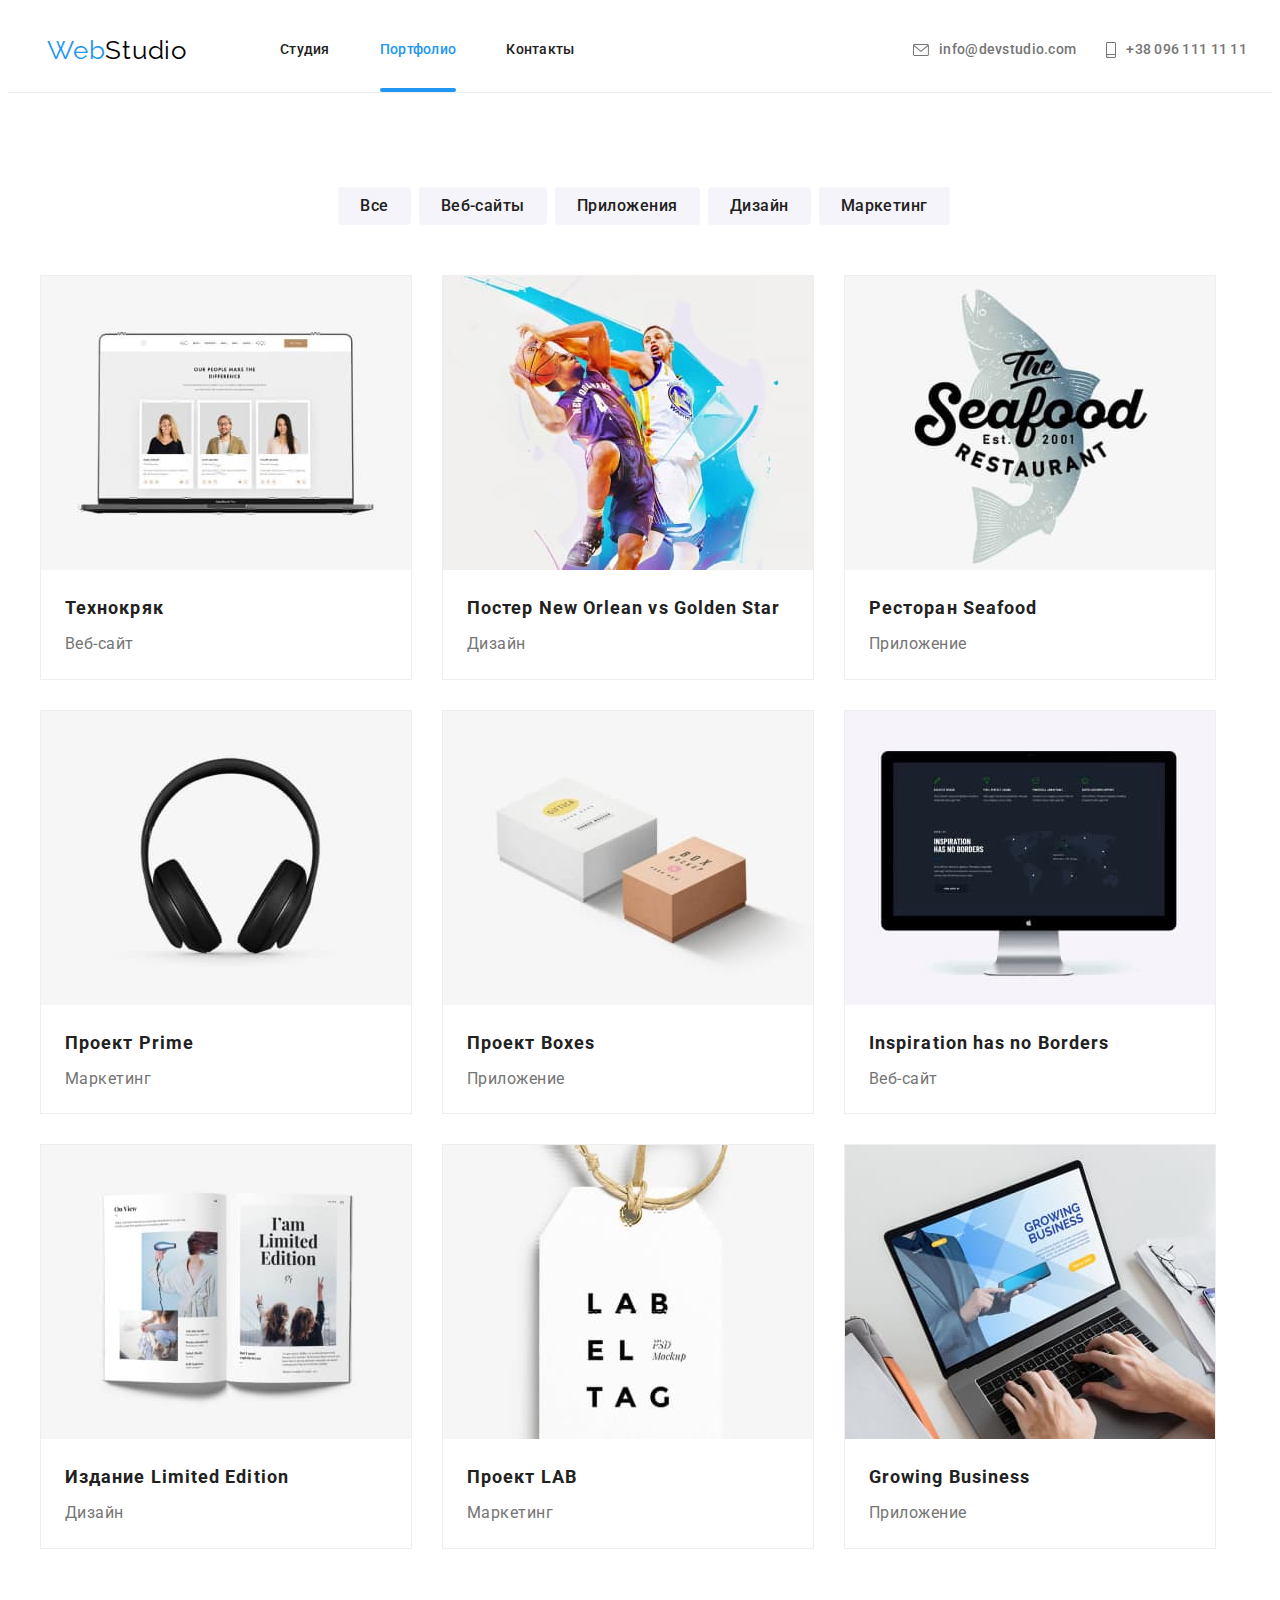
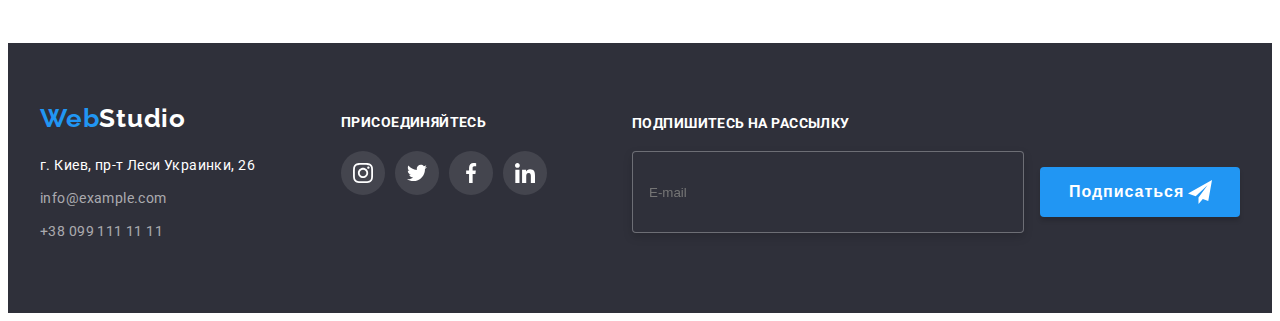
==== portfolio.html @ f2f665de "for-watch" ====
<!DOCTYPE html>
<html lang="en">
  <head>
    <meta charset="UTF-8" />
    <meta http-equiv="X-UA-Compatible" content="IE=edge" />
    <meta name="viewport" content="width=device-width, initial-scale=1.0" />
    <link
      href="https://fonts.googleapis.com/css2?family=Raleway:wght@700&family=Roboto:wght@400;500;700;900&display=swap"
      rel="stylesheet"
    />
    <link
      rel="stylesheet"
      href="https://cdnjs.cloudflare.com/ajax/libs/modern-normalize/1.1.0/modern-normalize.min.css"
      integrity="sha512-wpPYUAdjBVSE4KJnH1VR1HeZfpl1ub8YT/NKx4PuQ5NmX2tKuGu6U/JRp5y+Y8XG2tV+wKQpNHVUX03MfMFn9Q=="
      crossorigin="anonymous"
      referrerpolicy="no-referrer"
    />
    <!-- <link rel="stylesheet" href="css/styles.css" /> -->
    <link rel="stylesheet" href="css/main.min.css" />
    <title>Document</title>
  </head>
  <body>
    <header class="header">
      <div class="container">
        <div class="navig">
          <nav class="nav">
            <a class="logo" href="./index.html"
              ><span class="accent-logo">Web</span>Studio</a
            >
            <ul class="nav-list">
              <li class="nav-li">
                <a class="nav-link" href="./index.html">Студия</a>
              </li>
              <li class="nav-li">
                <a class="nav-link active" href="./portfolio.html">Портфолио</a>
              </li>
              <li class="nav-li"><a class="nav-link" href="">Контакты</a></li>
            </ul>
          </nav>
          <a class="header-link" href="mailto:info@devstudio.com">
            <svg class="mail" width="16px" height="12px">
              <use href="./img/symbol-defs.svg#mail"></use>
            </svg>
            info@devstudio.com</a
          >
          <a class="header-link" href="tel:+380961111111">
            <svg class="phone" width="10px" height="16px">
              <use href="./img/symbol-defs.svg#phone"></use>
            </svg>
            +38 096 111 11 11</a
          >
        </div>
      </div>
    </header>
    <main class="main">
      <section class="portfolio section">
        <div class="container">
          <h1 class="visually-hidden">
            Примеры работ потрфолию(заголовок не виден)
          </h1>
          <ul class="port-list">
            <li class="list-btn">
              <button class="port-btn" type="button">Все</button>
            </li>
            <li class="list-btn">
              <button class="port-btn" type="button">Веб-сайты</button>
            </li>
            <li class="list-btn">
              <button class="port-btn" type="button">Приложения</button>
            </li>
            <li class="list-btn">
              <button class="port-btn" type="button">Дизайн</button>
            </li>
            <li class="list-btn">
              <button class="port-btn" type="button">Маркетинг</button>
            </li>
          </ul>
          <ul class="port-cont">
            <li class="port-card">
              <a class="port-link" href="#">
                <div class="port-action">
                  <img
                    class="card-img"
                    src="./img/portfolio1.jpg"
                    alt="Открытый сайт на ноутбуке"
                    width="370"
                  />
                  <p class="port-card-par">
                    Ресурс предлагает комплексные предложения с разным уровнем
                    функционала и сервисов. Все это позволит посетителю получить
                    исчерпывающие сведения о компании или частном лице.
                  </p>
                </div>

                <div class="prt-card">
                  <h3 class="port-title">Технокряк</h3>
                  <p class="port-text">Веб-сайт</p>
                </div>
              </a>
            </li>
            <li class="port-card">
              <a class="port-link" href="#">
                <img
                  src="./img/portfolio2.jpg"
                  alt="Стефф Карри блокирует Девонта Грэма"
                  width="370"
                />
                <div class="prt-card">
                  <h3 class="port-title">Постер New Orlean vs Golden Star</h3>
                  <p class="port-text">Дизайн</p>
                </div>
              </a>
            </li>
            <li class="port-card">
              <a class="port-link" href="#">
                <img
                  src="./img/portfolio3.jpg"
                  alt="Логотип ресторана на фоне рыбы"
                  width="370"
                />
                <div class="prt-card">
                  <h3 class="port-title">Ресторан Seafood</h3>
                  <p class="port-text">Приложение</p>
                </div>
              </a>
            </li>
            <li class="port-card">
              <a class="port-link" href="#">
                <img src="./img/portfolio4.jpg" alt="Наушники" width="370" />
                <div class="prt-card">
                  <h3 class="port-title">Проект Prime</h3>
                  <p class="port-text">Маркетинг</p>
                </div>
              </a>
            </li>
            <li class="port-card">
              <a class="port-link" href="#">
                <img
                  src="./img/portfolio5.jpg"
                  alt="Бклая и серая коробка"
                  width="370"
                />
                <div class="prt-card">
                  <h3 class="port-title">Проект Boxes</h3>
                  <p class="port-text">Приложение</p>
                </div>
              </a>
            </li>
            <li class="port-card">
              <a class="port-link" href="">
                <img
                  src="./img/portfolio6.jpg"
                  alt="Монитор с изображением страницы сайта"
                  width="370"
                />
                <div class="prt-card">
                  <h3 class="port-title">Inspiration has no Borders</h3>
                  <p class="port-text">Веб-сайт</p>
                </div>
              </a>
            </li>
            <li class="port-card">
              <a class="port-link" href="#">
                <img
                  src="./img/portfolio7.jpg"
                  alt="Развернутая книга"
                  width="370"
                />
                <div class="prt-card">
                  <h3 class="port-title">Издание Limited Edition</h3>
                  <p class="port-text">Дизайн</p>
                </div>
              </a>
            </li>
            <li class="port-card">
              <a class="port-link" href="#">
                <img
                  src="./img/portfolio8.jpg"
                  alt="Лейба с названием на веревочке"
                  width="370"
                />
                <div class="prt-card">
                  <h3 class="port-title">Проект LAB</h3>
                  <p class="port-text">Маркетинг</p>
                </div>
              </a>
            </li>
            <li class="port-card">
              <a class="port-link" href="#">
                <img
                  src="./img/portfolio9.jpg"
                  alt="Ноутбук с изображением страницы сайта"
                  width="370"
                />
                <div class="prt-card">
                  <h3 class="port-title">Growing Business</h3>
                  <p class="port-text">Приложение</p>
                </div>
              </a>
            </li>
          </ul>
        </div>
      </section>
    </main>
    <footer class="footer">
      <div class="container ftr">
        <div class="ft-adrs">
          <a class="logo-foot" href="./index.html"
            ><span class="accent-logo">Web</span>Studio</a
          >
          <address class="adress">
            <p class="foot-text">г. Киев, пр-т Леси Украинки, 26</p>
            <a class="foot-link" href="mailto:info@example.com "
              >info@example.com</a
            >
            <a class="foot-link" href="tel:+380991111111">+38 099 111 11 11</a>
          </address>
        </div>

        <div class="foot-social">
          <h3 class="foot-social-tittle">Присоединяйтесь</h3>
          <ul class="foot-card-list">
            <li class="foot-c-li">
              <a class="foot-c-link" href="">
                <svg class="foot-soc">
                  <use href="./img/symbol-defs.svg#instagram"></use>
                </svg>
              </a>
            </li>
            <li class="foot-c-li">
              <a class="foot-c-link" href="">
                <svg class="foot-soc">
                  <use href="./img/symbol-defs.svg#twitter"></use>
                </svg>
              </a>
            </li>
            <li class="foot-c-li">
              <a class="foot-c-link" href="">
                <svg class="foot-soc">
                  <use href="./img/symbol-defs.svg#facebook"></use>
                </svg>
              </a>
            </li>
            <li class="foot-c-li">
              <a class="foot-c-link" href="">
                <svg class="foot-soc">
                  <use href="./img/symbol-defs.svg#linkedin"></use>
                </svg>
              </a>
            </li>
          </ul>
        </div>
        <div class="foot-form">
          <p class="foot-form-title">Подпишитесь на рассылку</p>
          <input type="email" class="foot-input" placeholder="E-mail" />
          <div class="for-send">
            <button type="submit" class="foot-sbm">
              <span class="f-sub-text">Подписаться</span>
            </button>
            <svg class="icon-plane" width="24" height="24">
              <use href="./img/symbol-defs.svg#icon-send"></use>
            </svg>
          </div>
        </div>
      </div>
    </footer>
  </body>
</html>
---- css/main.min.css ----
:root{--main-white-color: #ffffff;--logo-col-one: #000000;--accent: #2196f3;--solution-bg: #2f303a;--primary-text: #212121;--secondary-text: #757575;--btn-port-col: #f5f4fa;--team-bg-color: #f5f4fa}p,h1,h2,h3,h4,h5,h6{margin:0}ul{padding-left:0;margin:0}body{font-family:Roboto,sans-serif}ul{list-style:none}img{display:block}.visually-hidden{position:absolute;white-space:nowrap;width:1px;height:1px;overflow:hidden;border:0;padding:0;clip:rect(0 0 0 0);-webkit-clip-path:inset(50%);clip-path:inset(50%);margin:-1px}.container{width:1200px;padding:0 15px;margin:0 auto}.section{padding-top:94px;padding-bottom:94px}.backdrop{position:fixed;top:0;left:0;height:100%;width:100%;background:rgba(0,0,0,.2);-webkit-transition:opacity 500ms cubic-bezier(0.4, 0, 0.2, 1),visibility 500ms cubic-bezier(0.4, 0, 0.2, 1),scale 250ms cubic-bezier(0.4, 0, 0.2, 1),rotate 250ms cubic-bezier(0.4, 0, 0.2, 1);transition:opacity 500ms cubic-bezier(0.4, 0, 0.2, 1),visibility 500ms cubic-bezier(0.4, 0, 0.2, 1),scale 250ms cubic-bezier(0.4, 0, 0.2, 1),rotate 250ms cubic-bezier(0.4, 0, 0.2, 1)}.modal{position:absolute;top:50%;left:50%;-webkit-transform:translate(-50%, -50%);transform:translate(-50%, -50%);width:528px;min-height:581px;background-color:#fff;-webkit-box-shadow:0px 1px 3px rgba(0,0,0,.12),0px 1px 1px rgba(0,0,0,.14),0px 2px 1px rgba(0,0,0,.2);box-shadow:0px 1px 3px rgba(0,0,0,.12),0px 1px 1px rgba(0,0,0,.14),0px 2px 1px rgba(0,0,0,.2);border-radius:4px;-webkit-transition:-webkit-transform 950ms cubic-bezier(0.4, 0, 0.2, 1);transition:-webkit-transform 950ms cubic-bezier(0.4, 0, 0.2, 1);transition:transform 950ms cubic-bezier(0.4, 0, 0.2, 1);transition:transform 950ms cubic-bezier(0.4, 0, 0.2, 1), -webkit-transform 950ms cubic-bezier(0.4, 0, 0.2, 1);padding:40px}.is-hidden{opacity:0;visibility:hidden;pointer-events:none}.modal-close{position:absolute;top:8px;right:8px;border-radius:50%;width:30px;height:30px;cursor:pointer;border:1px solid rgba(0,0,0,.1);background-color:var(--main-white-color);-webkit-transition:background-color 250ms cubic-bezier(0.4, 0, 0.2, 1);transition:background-color 250ms cubic-bezier(0.4, 0, 0.2, 1)}.modal-close:hover .mod-close{fill:var(--accent)}.mod-close{position:absolute;top:50%;left:50%;-webkit-transform:translate(-50%, -50%);transform:translate(-50%, -50%);fill:currentColor;-webkit-transition:fill 250ms cubic-bezier(0.4, 0, 0.2, 1);transition:fill 250ms cubic-bezier(0.4, 0, 0.2, 1)}.backdrop.is-hidden .modal{-webkit-transform:translate(-50%, -50%) scale(0.5) rotate(360deg);transform:translate(-50%, -50%) scale(0.5) rotate(360deg)}.modal-title{font-weight:700;font-size:20px;line-height:1.15;text-align:center;letter-spacing:.03em;color:#212121;margin-bottom:12px}.label-text{font-weight:400;font-size:12px;line-height:1.16;letter-spacing:.01em;color:#757575}.form-input{width:100%;height:40px;border:1px solid rgba(33,33,33,.2);border-radius:4px;margin-bottom:10px;margin-top:4px;padding:11px 12px;padding-left:42px;-webkit-transition:border 250ms cubic-bezier(0.4, 0, 0.2, 1),outline-color 250ms cubic-bezier(0.4, 0, 0.2, 1);transition:border 250ms cubic-bezier(0.4, 0, 0.2, 1),outline-color 250ms cubic-bezier(0.4, 0, 0.2, 1)}.form-input:hover,.form-input:focus{outline-color:var(--accent);border:1px solid var(--accent)}.form-input:focus+.modal-icon,.form-input:hover+.modal-icon{fill:var(--accent)}.modal-icon{-webkit-transition:fill 250ms cubic-bezier(0.4, 0, 0.2, 1);transition:fill 250ms cubic-bezier(0.4, 0, 0.2, 1)}.modal-icon:hover{fill:var(--accent)}.form-comm{width:100%;resize:none;padding:12px 16px;border:1px solid rgba(33,33,33,.2);border-radius:4px;margin-top:4px;-webkit-transition:outline-color 250ms cubic-bezier(0.4, 0, 0.2, 1);transition:outline-color 250ms cubic-bezier(0.4, 0, 0.2, 1)}.form-comm:hover,.form-comm:focus{outline-color:var(--accent);border:1px solid var(--accent)}.form-comm::-webkit-input-placeholder{font-weight:400;font-size:14px;line-height:1.33;letter-spacing:.01em;color:rgba(117,117,117,.5)}.form-comm::-moz-placeholder{font-weight:400;font-size:14px;line-height:1.33;letter-spacing:.01em;color:rgba(117,117,117,.5)}.form-comm:-ms-input-placeholder{font-weight:400;font-size:14px;line-height:1.33;letter-spacing:.01em;color:rgba(117,117,117,.5)}.form-comm::-ms-input-placeholder{font-weight:400;font-size:14px;line-height:1.33;letter-spacing:.01em;color:rgba(117,117,117,.5)}.form-comm::placeholder{font-weight:400;font-size:14px;line-height:1.33;letter-spacing:.01em;color:rgba(117,117,117,.5)}.input-filed{margin-top:20px}.modal-check{width:16px;height:15px;border:2px solid #212121;border-radius:3px;fill:rgba(0,0,0,0);-webkit-transition:background-color 250ms cubic-bezier(0.4, 0, 0.2, 1),fill 250ms cubic-bezier(0.4, 0, 0.2, 1),border-color 250ms cubic-bezier(0.4, 0, 0.2, 1);transition:background-color 250ms cubic-bezier(0.4, 0, 0.2, 1),fill 250ms cubic-bezier(0.4, 0, 0.2, 1),border-color 250ms cubic-bezier(0.4, 0, 0.2, 1)}.chech-win{margin-right:7px;display:-webkit-box;display:-ms-flexbox;display:flex;-webkit-box-align:center;-ms-flex-align:center;align-items:center}.check-link{font-weight:400;font-size:14px;line-height:1.71;letter-spacing:.03em;-webkit-text-decoration-line:underline;text-decoration-line:underline;color:#2196f3}.mod-check:checked+.check-text .modal-check{background-color:var(--accent);border-color:var(--accent);fill:#fff}.mod-check:focus+.check-text .modal-check{border-color:var(--accent)}.check-text{display:-webkit-inline-box;display:-ms-inline-flexbox;display:inline-flex;font-weight:400;font-size:14px;line-height:1.71;letter-spacing:.03em;color:#757575;margin-left:8px;width:425px;-webkit-box-pack:justify;-ms-flex-pack:justify;justify-content:space-between}.for-icon{position:relative}.modal-icon{position:absolute;top:15px;left:12px}.submit-btn{width:200px;height:50px;font-weight:700;font-size:16px;color:#fff;line-height:30px;-webkit-box-align:center;-ms-flex-align:center;align-items:center;text-align:center;letter-spacing:.06em;background:#2196f3;-webkit-box-shadow:0px 4px 4px rgba(0,0,0,.15);box-shadow:0px 4px 4px rgba(0,0,0,.15);border-radius:4px;border:#2196f3;margin:30px 124px 0;cursor:pointer;transition:background-color 250ms cubic-bezier(0.4, 0, 0.2, 1),box-shadow 250ms cubic-bezier(0.4, 0, 0.2, 1),-webkit-box-shadow 250ms cubic-bezier(0.4, 0, 0.2, 1)}.submit-btn:hover,.submit-btn:focus{background-color:#188ce8}.header{background-color:var(--main-white-color);padding:24px;border-bottom:1px solid #ececec}.logo,.accent-logo{color:var(--logo-col-one);font-family:"Raleway";font-size:26px;line-height:1.19;letter-spacing:.03em;text-decoration:none}.logo{margin-right:93px}.accent-logo{color:var(--accent)}.nav-list{display:-webkit-box;display:-ms-flexbox;display:flex}.nav-li{margin-right:50px}.nav-li:last-child{margin-right:0}.nav-link{position:relative;color:var(--primary-text);font-weight:500;font-size:14px;line-height:1.14;letter-spacing:.02em;text-decoration:none;display:block;padding:10px 0;-webkit-transition:color 250ms cubic-bezier(0.4, 0, 0.2, 1);transition:color 250ms cubic-bezier(0.4, 0, 0.2, 1)}.nav-link:hover,.nav-link:focus{color:var(--accent)}.active{color:var(--accent)}.active::after{display:inline-block;position:absolute;content:"";bottom:-24px;left:0;width:100%;height:4px;background:var(--accent);border-radius:2px;text-align:center}.nav{display:-webkit-box;display:-ms-flexbox;display:flex;-webkit-box-align:center;-ms-flex-align:center;align-items:center}.navig{display:-webkit-box;display:-ms-flexbox;display:flex;-webkit-box-align:center;-ms-flex-align:center;align-items:center}.header-link{display:-webkit-box;display:-ms-flexbox;display:flex;color:var(--secondary-text);-webkit-box-align:center;-ms-flex-align:center;align-items:center;font-weight:500;font-size:14px;line-height:1.14;letter-spacing:.02em;text-decoration:none;margin-right:30px;margin-left:auto;-webkit-transition:color 250ms cubic-bezier(0.4, 0, 0.2, 1);transition:color 250ms cubic-bezier(0.4, 0, 0.2, 1)}.header-link:last-child{margin-right:0;margin-left:0}.header-link:hover,.header-link:focus{color:var(--accent)}.mail,.phone{fill:currentColor;margin-right:10px}.hero{border-color:var(--solution-bg);background-image:-webkit-gradient(linear, left top, left bottom, from(rgba(47, 48, 58, 0.4)), to(rgba(47, 48, 58, 0.4))),url(../img/hero-img.jpg);background-image:linear-gradient(rgba(47, 48, 58, 0.4), rgba(47, 48, 58, 0.4)),url(../img/hero-img.jpg);background-size:cover;background-position:center;background-repeat:no-repeat;max-width:1600px;max-height:600px;margin-right:auto;margin-left:auto;padding-top:200px;padding-bottom:200px;padding-left:auto;padding-right:auto}.hero-text{color:var(--main-white-color);font-weight:900;font-size:44px;line-height:1.36;text-align:center;text-transform:uppercase;margin-top:0;margin-bottom:30px;max-width:696px;margin-left:auto;margin-right:auto;letter-spacing:.06em}.button{background-color:var(--accent);color:var(--main-white-color);border:none;cursor:pointer;font-family:Roboto;border-radius:4px;font-weight:700;font-size:16px;line-height:1.87;letter-spacing:.06em;display:block;margin:0 auto;padding:10px 32px;transition:background-color 250ms cubic-bezier(0.4, 0, 0.2, 1),box-shadow 250ms cubic-bezier(0.4, 0, 0.2, 1),-webkit-box-shadow 250ms cubic-bezier(0.4, 0, 0.2, 1)}.button:hover{background-color:#188ce8}.peculiarities{padding-top:94px}.pec-subtitle{color:var(--primary-text);font-weight:700;font-size:14px;line-height:1.14;letter-spacing:.03em;text-transform:uppercase;margin-bottom:10px}.pec-subtitle:last-child{margin-right:0px}.pec-list{display:-webkit-box;display:-ms-flexbox;display:flex;gap:30px}.pec-pic{width:270px;height:120px;background-color:#f5f4fa;margin-bottom:30px;border-radius:4px;display:-webkit-box;display:-ms-flexbox;display:flex;-webkit-box-pack:center;-ms-flex-pack:center;justify-content:center;-webkit-box-align:center;-ms-flex-align:center;align-items:center}.pec-text{color:var(--secondary-text);font-size:14px;line-height:1.71;letter-spacing:.03em;max-width:270px;padding-right:29px;height:75px}.section-box{padding-bottom:94px;padding-top:0}.team-title,.box-title{color:var(--primary-text);font-size:36px;line-height:1.16;text-align:center;letter-spacing:.03em;margin-bottom:50px}.box-list{display:-webkit-box;display:-ms-flexbox;display:flex;-webkit-box-pack:justify;-ms-flex-pack:justify;justify-content:space-between;margin:0}.bx-li{position:relative}.box-mess{position:absolute;bottom:0;left:0;font-size:14px;line-height:1.14;text-align:center;letter-spacing:.03em;text-transform:uppercase;padding:27px;width:370px;height:70px;background:rgba(47,48,58,.8);color:var(--main-white-color)}.card{-webkit-box-shadow:0px 1px 3px rgba(0,0,0,.12),0px 1px 1px rgba(0,0,0,.14),0px 2px 1px rgba(0,0,0,.2);box-shadow:0px 1px 3px rgba(0,0,0,.12),0px 1px 1px rgba(0,0,0,.14),0px 2px 1px rgba(0,0,0,.2);border-radius:0px 0px 4px 4px}.team-list{display:-webkit-box;display:-ms-flexbox;display:flex;-webkit-box-pack:justify;-ms-flex-pack:justify;justify-content:space-between}.team-subtitle{color:var(--primary-text);font-weight:500;font-size:16px;line-height:1.18;letter-spacing:.03em;margin-bottom:10px;text-align:center}.team-text{color:var(--secondary-text);font-size:16px;line-height:1.18;letter-spacing:.03em;text-align:center;margin-bottom:16px}.team-card{padding-top:30px;padding-bottom:30px;background-color:var(--main-white-color)}.section-team{background-color:var(--btn-port-col);padding-top:95px;padding-bottom:95px}.team-card-list{display:-webkit-box;display:-ms-flexbox;display:flex;-webkit-box-pack:center;-ms-flex-pack:center;justify-content:center;gap:10px}.team-c-link{width:44px;height:44px;border-radius:50%;background:#fff;display:-webkit-box;display:-ms-flexbox;display:flex;-webkit-box-pack:center;-ms-flex-pack:center;justify-content:center;-webkit-box-align:center;-ms-flex-align:center;align-items:center;color:#afb1b8;-webkit-transition:color 250ms cubic-bezier(0.4, 0, 0.2, 1),background-color 250ms cubic-bezier(0.4, 0, 0.2, 1);transition:color 250ms cubic-bezier(0.4, 0, 0.2, 1),background-color 250ms cubic-bezier(0.4, 0, 0.2, 1)}.team-c-link:hover,.team-c-link:focus{background-color:var(--accent);color:#fff}.soc{width:20px;height:20px;fill:currentColor;display:-webkit-box;display:-ms-flexbox;display:flex;-webkit-box-pack:center;-ms-flex-pack:center;justify-content:center}.clients{display:-webkit-box;display:-ms-flexbox;display:flex;-webkit-box-pack:center;-ms-flex-pack:center;justify-content:center;fill:currentColor}.clients-title{font-size:36px;line-height:1.16;text-align:center;letter-spacing:.03em;margin-bottom:50px}.clients-list{display:-webkit-box;display:-ms-flexbox;display:flex;-webkit-box-pack:center;-ms-flex-pack:center;justify-content:center;gap:30px}.cli-link{width:170px;height:92px;background-color:#fff;border:1px solid #afb1b8;border-radius:4px;display:-webkit-box;display:-ms-flexbox;display:flex;-webkit-box-pack:center;-ms-flex-pack:center;justify-content:center;-webkit-box-align:center;-ms-flex-align:center;align-items:center;color:#afb1b8;-webkit-transition:color 250ms cubic-bezier(0.4, 0, 0.2, 1),border 250ms cubic-bezier(0.4, 0, 0.2, 1);transition:color 250ms cubic-bezier(0.4, 0, 0.2, 1),border 250ms cubic-bezier(0.4, 0, 0.2, 1)}.cli-link:hover,.cli-link:focus{color:#2196f3;border:1px solid #2196f3;outline-color:#2196f3}.footer{background-color:var(--solution-bg);padding-top:60px;padding-bottom:60px}.logo-foot{color:var(--main-white-color);font-family:"Raleway";font-weight:700;font-size:26px;line-height:1.19;letter-spacing:.03em;text-decoration:none}.foot-text{color:var(--main-white-color);font-size:14px;line-height:1.71;letter-spacing:.03em;margin-bottom:9px}.foot-link{color:rgba(255,255,255,.6);font-size:14px;line-height:1.71;letter-spacing:.03em;text-decoration:none;display:-webkit-box;display:-ms-flexbox;display:flex;-webkit-box-orient:horizontal;-webkit-box-direction:normal;-ms-flex-direction:row;flex-direction:row;-webkit-box-pack:left;-ms-flex-pack:left;justify-content:left;width:231px;margin-bottom:9px;-webkit-transition:color 250ms cubic-bezier(0.4, 0, 0.2, 1);transition:color 250ms cubic-bezier(0.4, 0, 0.2, 1)}.foot-link:hover,.foot-link:focus{color:var(--accent)}.ftr{display:-webkit-box;display:-ms-flexbox;display:flex}.foot-input{width:358px;height:50px;border:1px solid rgba(255,255,255,.3);-webkit-filter:drop-shadow(0px 4px 4px rgba(0, 0, 0, 0.15));filter:drop-shadow(0px 4px 4px rgba(0, 0, 0, 0.15));border-radius:4px;margin-right:12px;background:#2f303a;padding:15px 16px;color:#afb1b8}.foot-sbm{width:200px;height:50px;background-color:var(--accent);-webkit-box-shadow:0px 4px 4px rgba(0,0,0,.15);box-shadow:0px 4px 4px rgba(0,0,0,.15);border-radius:4px;border:none;padding:0;cursor:pointer;transition:background-color 250ms cubic-bezier(0.4, 0, 0.2, 1),box-shadow 250ms cubic-bezier(0.4, 0, 0.2, 1),-webkit-box-shadow 250ms cubic-bezier(0.4, 0, 0.2, 1)}.foot-sbm:focus,.foot-sbm:hover{background-color:#188ce8}.for-send{position:relative;display:inline-block}.icon-plane{position:absolute;top:13px;right:28px}.f-sub-text{font-weight:700;font-size:16px;line-height:1.88;display:-webkit-box;display:-ms-flexbox;display:flex;-webkit-box-align:center;-ms-flex-align:center;align-items:center;text-align:center;letter-spacing:.06em;color:#fff;padding-left:29px}.foot-form{margin-left:auto;padding-top:12px}.foot-form-title{font-weight:700;font-size:14px;line-height:16px;letter-spacing:.03em;text-transform:uppercase;color:#fff;margin-bottom:20px}.adress{font-style:normal;margin-top:20px}.foot-social{width:206px;height:80px;margin-left:70px;padding-top:12px}.foot-social-tittle{margin-bottom:20px;font-size:14px;line-height:1.14;letter-spacing:.03em;text-transform:uppercase;color:#fff}.foot-card-list{display:-webkit-box;display:-ms-flexbox;display:flex;-webkit-box-pack:center;-ms-flex-pack:center;justify-content:center;gap:10px}.foot-c-link{width:44px;height:44px;border-radius:50%;background:rgba(255,255,255,.1);display:-webkit-box;display:-ms-flexbox;display:flex;-webkit-box-pack:center;-ms-flex-pack:center;justify-content:center;-webkit-box-align:center;-ms-flex-align:center;align-items:center;-webkit-transition:background-color 250ms cubic-bezier(0.4, 0, 0.2, 1);transition:background-color 250ms cubic-bezier(0.4, 0, 0.2, 1)}.foot-c-link:hover,.foot-c-link:focus{background-color:var(--accent);outline-color:var(--accent)}.foot-soc{width:20px;height:20px;display:-webkit-box;display:-ms-flexbox;display:flex;-webkit-box-pack:center;-ms-flex-pack:center;justify-content:center;fill:#fff}.card-img{overflow:hidden}.port-action{position:relative;overflow:hidden}.port-card-par{position:absolute;top:0;left:0;width:100%;height:100%;-webkit-transform:translateY(295px);transform:translateY(295px);font-weight:400;font-size:18px;line-height:1.5;letter-spacing:.03em;color:var(--main-white-color);background:rgba(33,150,243,.9);padding:63px 24px;-webkit-transition:-webkit-transform 250ms cubic-bezier(0.4, 0, 0.2, 1);transition:-webkit-transform 250ms cubic-bezier(0.4, 0, 0.2, 1);transition:transform 250ms cubic-bezier(0.4, 0, 0.2, 1);transition:transform 250ms cubic-bezier(0.4, 0, 0.2, 1), -webkit-transform 250ms cubic-bezier(0.4, 0, 0.2, 1)}.port-title{color:var(--primary-text);font-weight:700;font-size:18px;line-height:2;letter-spacing:.06em}.port-list{font-weight:500;font-size:16px;line-height:1.62;display:-webkit-box;display:-ms-flexbox;display:flex;-webkit-box-pack:center;-ms-flex-pack:center;justify-content:center;margin:0;margin-bottom:50px}.list-btn{margin-left:8px}.port-cont{display:-webkit-box;display:-ms-flexbox;display:flex;-ms-flex-wrap:wrap;flex-wrap:wrap;margin:0;gap:30px}.port-btn{background-color:var(--btn-port-col);color:var(--primary-text);font-weight:500;font-size:16px;line-height:1.62;text-align:center;letter-spacing:.03em;font-style:normal;padding:6px 22px;border:none;cursor:pointer;font-family:Roboto;border-radius:4px}.port-btn:hover,.port-btn:focus{background-color:var(--accent);color:var(--main-white-color);-webkit-box-shadow:#000;box-shadow:#000;-webkit-box-shadow:0px 2px 2px 0px rgba(0,0,0,.12);box-shadow:0px 2px 2px 0px rgba(0,0,0,.12);-webkit-box-shadow:0px 1px 2px 0px rgba(0,0,0,.08);box-shadow:0px 1px 2px 0px rgba(0,0,0,.08);-webkit-box-shadow:0px 4px 4px 0px rgba(0,0,0,.25);box-shadow:0px 4px 4px 0px rgba(0,0,0,.25)}.port-link{position:relative;color:var(--primary-text);text-decoration:none}.port-text{color:var(--secondary-text);margin-top:4px;font-size:16px;line-height:1.8;letter-spacing:.03em}.port-card{border:1px solid #eee;max-width:370px;-webkit-transition:-webkit-box-shadow 250ms cubic-bezier(0.4, 0, 0.2, 1);transition:-webkit-box-shadow 250ms cubic-bezier(0.4, 0, 0.2, 1);transition:box-shadow 250ms cubic-bezier(0.4, 0, 0.2, 1);transition:box-shadow 250ms cubic-bezier(0.4, 0, 0.2, 1), -webkit-box-shadow 250ms cubic-bezier(0.4, 0, 0.2, 1)}.port-card:hover,.port-card:focus{-webkit-box-shadow:0px 4px 4px 0px rgba(0,0,0,.25);box-shadow:0px 4px 4px 0px rgba(0,0,0,.25)}.port-card:hover .port-card-par,.port-card:focus .port-card-par{-webkit-transform:translateY(0);transform:translateY(0)}.prt-card{padding:20px 24px}/*# sourceMappingURL=main.min.css.map */
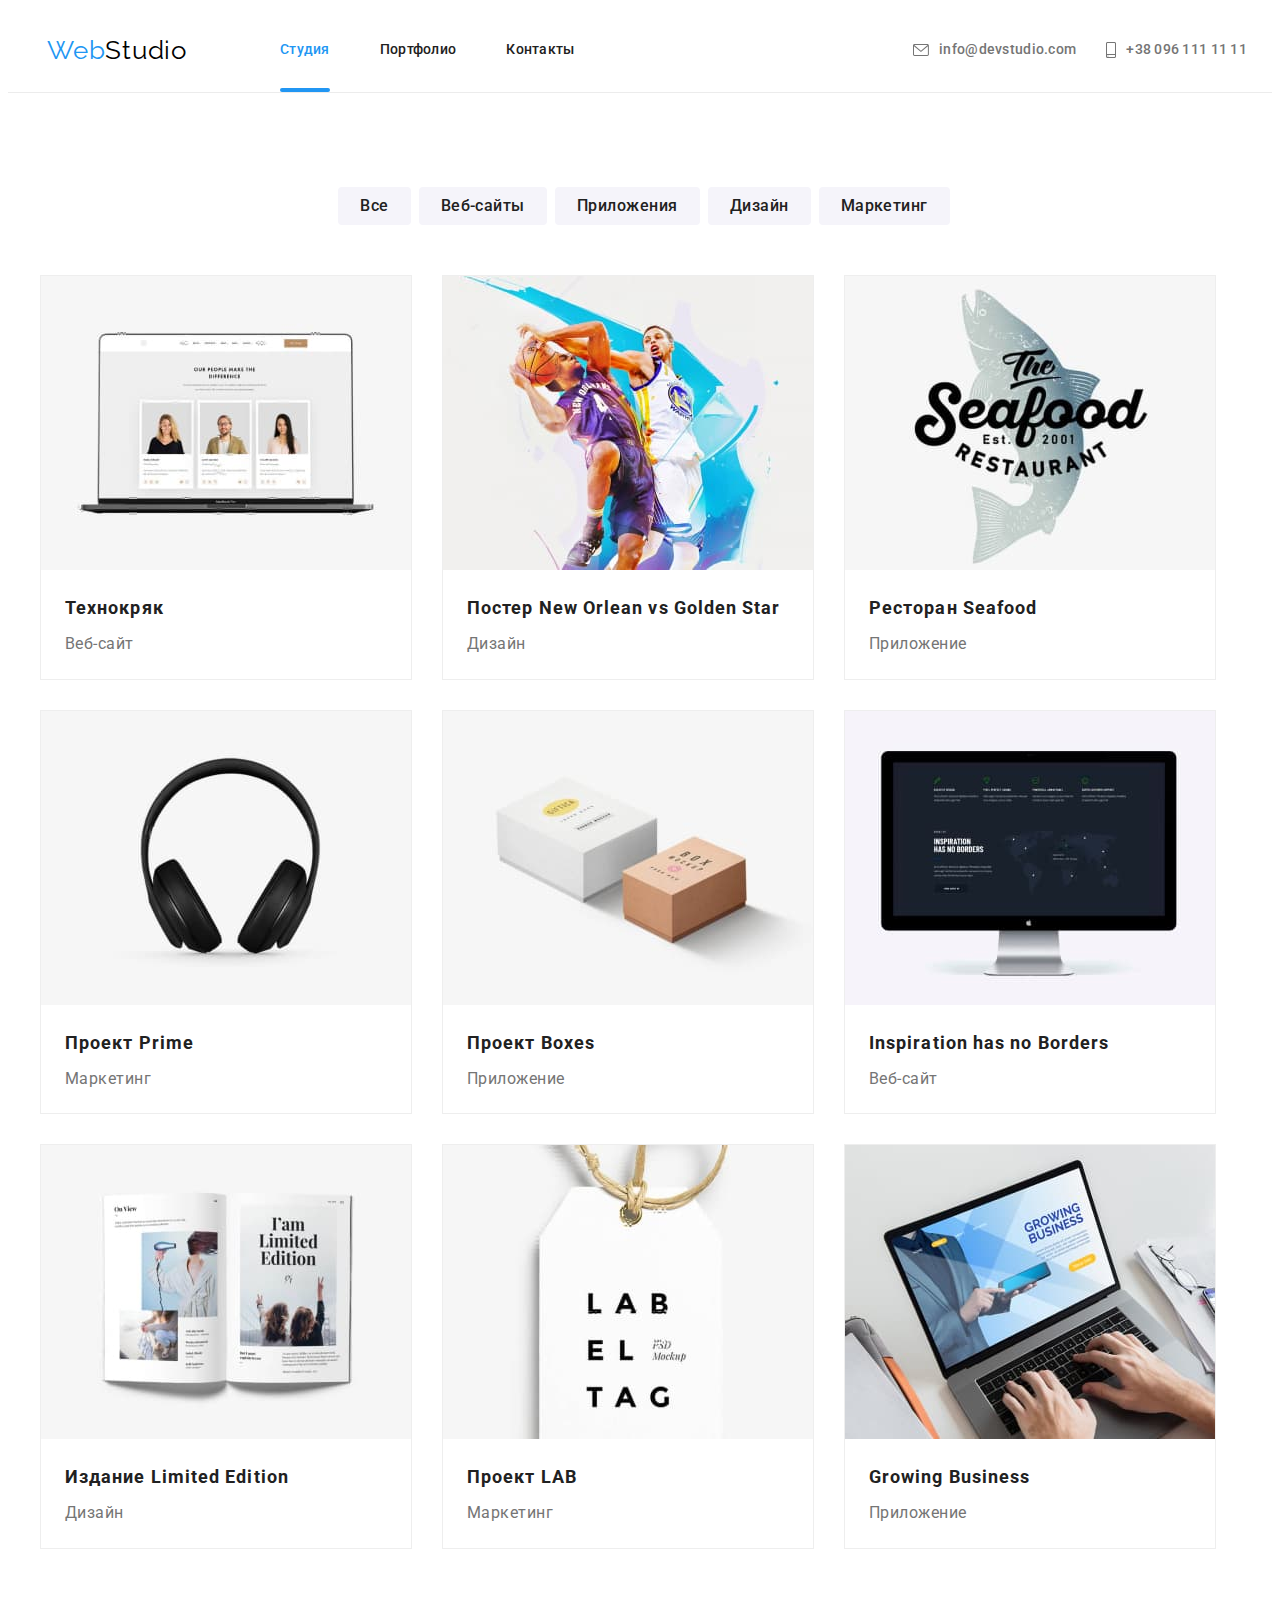
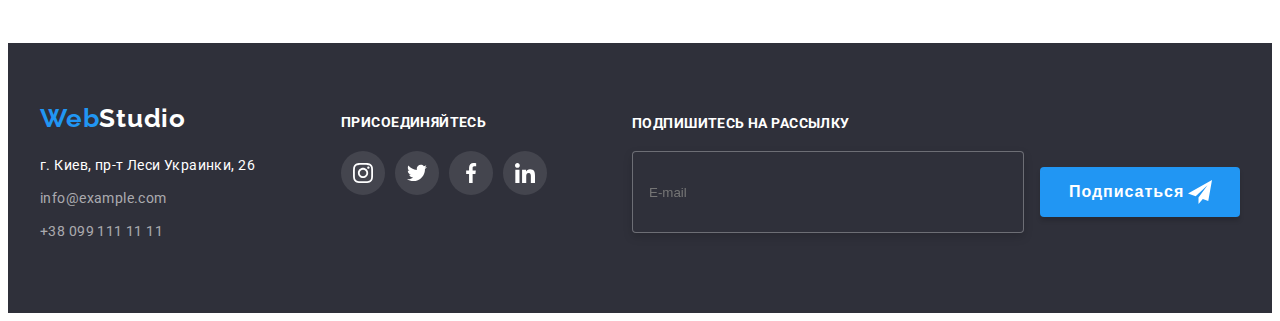
==== commit db738acf: "final-2" ====
--- a/portfolio.html
+++ b/portfolio.html
@@ -21,29 +21,30 @@
   </head>
   <body>
     <header class="header">
-      <div class="container">
+      <div class="container ">
         <div class="navig">
           <nav class="nav">
             <a class="logo" href="./index.html"
               ><span class="accent-logo">Web</span>Studio</a
             >
-            <ul class="nav-list">
-              <li class="nav-li">
-                <a class="nav-link" href="./index.html">Студия</a>
+            <ul class="navig-list">
+              <li class="navig-list__nav-li">
+                <a class="navig-list__nav-link active" href="./index.html">Студия</a>
               </li>
-              <li class="nav-li">
-                <a class="nav-link active" href="./portfolio.html">Портфолио</a>
+              <li class="navig-list__nav-li">
+                <a class="navig-list__nav-link" href="./portfolio.html">Портфолио</a>
               </li>
-              <li class="nav-li"><a class="nav-link" href="">Контакты</a></li>
+              <li class="navig-list__nav-li">
+                <a class="navig-list__nav-link" href="">Контакты</a></li>
             </ul>
           </nav>
-          <a class="header-link" href="mailto:info@devstudio.com">
+          <a class="navig-list__header-link" href="mailto:info@devstudio.com">
             <svg class="mail" width="16px" height="12px">
               <use href="./img/symbol-defs.svg#mail"></use>
             </svg>
             info@devstudio.com</a
           >
-          <a class="header-link" href="tel:+380961111111">
+          <a class="navig-list__header-link" href="tel:+380961111111">
             <svg class="phone" width="10px" height="16px">
               <use href="./img/symbol-defs.svg#phone"></use>
             </svg>
--- a/css/main.min.css
+++ b/css/main.min.css
@@ -1 +1 @@
-:root{--main-white-color: #ffffff;--logo-col-one: #000000;--accent: #2196f3;--solution-bg: #2f303a;--primary-text: #212121;--secondary-text: #757575;--btn-port-col: #f5f4fa;--team-bg-color: #f5f4fa}p,h1,h2,h3,h4,h5,h6{margin:0}ul{padding-left:0;margin:0}body{font-family:Roboto,sans-serif}ul{list-style:none}img{display:block}.visually-hidden{position:absolute;white-space:nowrap;width:1px;height:1px;overflow:hidden;border:0;padding:0;clip:rect(0 0 0 0);-webkit-clip-path:inset(50%);clip-path:inset(50%);margin:-1px}.container{width:1200px;padding:0 15px;margin:0 auto}.section{padding-top:94px;padding-bottom:94px}.backdrop{position:fixed;top:0;left:0;height:100%;width:100%;background:rgba(0,0,0,.2);-webkit-transition:opacity 500ms cubic-bezier(0.4, 0, 0.2, 1),visibility 500ms cubic-bezier(0.4, 0, 0.2, 1),scale 250ms cubic-bezier(0.4, 0, 0.2, 1),rotate 250ms cubic-bezier(0.4, 0, 0.2, 1);transition:opacity 500ms cubic-bezier(0.4, 0, 0.2, 1),visibility 500ms cubic-bezier(0.4, 0, 0.2, 1),scale 250ms cubic-bezier(0.4, 0, 0.2, 1),rotate 250ms cubic-bezier(0.4, 0, 0.2, 1)}.modal{position:absolute;top:50%;left:50%;-webkit-transform:translate(-50%, -50%);transform:translate(-50%, -50%);width:528px;min-height:581px;background-color:#fff;-webkit-box-shadow:0px 1px 3px rgba(0,0,0,.12),0px 1px 1px rgba(0,0,0,.14),0px 2px 1px rgba(0,0,0,.2);box-shadow:0px 1px 3px rgba(0,0,0,.12),0px 1px 1px rgba(0,0,0,.14),0px 2px 1px rgba(0,0,0,.2);border-radius:4px;-webkit-transition:-webkit-transform 950ms cubic-bezier(0.4, 0, 0.2, 1);transition:-webkit-transform 950ms cubic-bezier(0.4, 0, 0.2, 1);transition:transform 950ms cubic-bezier(0.4, 0, 0.2, 1);transition:transform 950ms cubic-bezier(0.4, 0, 0.2, 1), -webkit-transform 950ms cubic-bezier(0.4, 0, 0.2, 1);padding:40px}.is-hidden{opacity:0;visibility:hidden;pointer-events:none}.modal-close{position:absolute;top:8px;right:8px;border-radius:50%;width:30px;height:30px;cursor:pointer;border:1px solid rgba(0,0,0,.1);background-color:var(--main-white-color);-webkit-transition:background-color 250ms cubic-bezier(0.4, 0, 0.2, 1);transition:background-color 250ms cubic-bezier(0.4, 0, 0.2, 1)}.modal-close:hover .mod-close{fill:var(--accent)}.mod-close{position:absolute;top:50%;left:50%;-webkit-transform:translate(-50%, -50%);transform:translate(-50%, -50%);fill:currentColor;-webkit-transition:fill 250ms cubic-bezier(0.4, 0, 0.2, 1);transition:fill 250ms cubic-bezier(0.4, 0, 0.2, 1)}.backdrop.is-hidden .modal{-webkit-transform:translate(-50%, -50%) scale(0.5) rotate(360deg);transform:translate(-50%, -50%) scale(0.5) rotate(360deg)}.modal-title{font-weight:700;font-size:20px;line-height:1.15;text-align:center;letter-spacing:.03em;color:#212121;margin-bottom:12px}.label-text{font-weight:400;font-size:12px;line-height:1.16;letter-spacing:.01em;color:#757575}.form-input{width:100%;height:40px;border:1px solid rgba(33,33,33,.2);border-radius:4px;margin-bottom:10px;margin-top:4px;padding:11px 12px;padding-left:42px;-webkit-transition:border 250ms cubic-bezier(0.4, 0, 0.2, 1),outline-color 250ms cubic-bezier(0.4, 0, 0.2, 1);transition:border 250ms cubic-bezier(0.4, 0, 0.2, 1),outline-color 250ms cubic-bezier(0.4, 0, 0.2, 1)}.form-input:hover,.form-input:focus{outline-color:var(--accent);border:1px solid var(--accent)}.form-input:focus+.modal-icon,.form-input:hover+.modal-icon{fill:var(--accent)}.modal-icon{-webkit-transition:fill 250ms cubic-bezier(0.4, 0, 0.2, 1);transition:fill 250ms cubic-bezier(0.4, 0, 0.2, 1)}.modal-icon:hover{fill:var(--accent)}.form-comm{width:100%;resize:none;padding:12px 16px;border:1px solid rgba(33,33,33,.2);border-radius:4px;margin-top:4px;-webkit-transition:outline-color 250ms cubic-bezier(0.4, 0, 0.2, 1);transition:outline-color 250ms cubic-bezier(0.4, 0, 0.2, 1)}.form-comm:hover,.form-comm:focus{outline-color:var(--accent);border:1px solid var(--accent)}.form-comm::-webkit-input-placeholder{font-weight:400;font-size:14px;line-height:1.33;letter-spacing:.01em;color:rgba(117,117,117,.5)}.form-comm::-moz-placeholder{font-weight:400;font-size:14px;line-height:1.33;letter-spacing:.01em;color:rgba(117,117,117,.5)}.form-comm:-ms-input-placeholder{font-weight:400;font-size:14px;line-height:1.33;letter-spacing:.01em;color:rgba(117,117,117,.5)}.form-comm::-ms-input-placeholder{font-weight:400;font-size:14px;line-height:1.33;letter-spacing:.01em;color:rgba(117,117,117,.5)}.form-comm::placeholder{font-weight:400;font-size:14px;line-height:1.33;letter-spacing:.01em;color:rgba(117,117,117,.5)}.input-filed{margin-top:20px}.modal-check{width:16px;height:15px;border:2px solid #212121;border-radius:3px;fill:rgba(0,0,0,0);-webkit-transition:background-color 250ms cubic-bezier(0.4, 0, 0.2, 1),fill 250ms cubic-bezier(0.4, 0, 0.2, 1),border-color 250ms cubic-bezier(0.4, 0, 0.2, 1);transition:background-color 250ms cubic-bezier(0.4, 0, 0.2, 1),fill 250ms cubic-bezier(0.4, 0, 0.2, 1),border-color 250ms cubic-bezier(0.4, 0, 0.2, 1)}.chech-win{margin-right:7px;display:-webkit-box;display:-ms-flexbox;display:flex;-webkit-box-align:center;-ms-flex-align:center;align-items:center}.check-link{font-weight:400;font-size:14px;line-height:1.71;letter-spacing:.03em;-webkit-text-decoration-line:underline;text-decoration-line:underline;color:#2196f3}.mod-check:checked+.check-text .modal-check{background-color:var(--accent);border-color:var(--accent);fill:#fff}.mod-check:focus+.check-text .modal-check{border-color:var(--accent)}.check-text{display:-webkit-inline-box;display:-ms-inline-flexbox;display:inline-flex;font-weight:400;font-size:14px;line-height:1.71;letter-spacing:.03em;color:#757575;margin-left:8px;width:425px;-webkit-box-pack:justify;-ms-flex-pack:justify;justify-content:space-between}.for-icon{position:relative}.modal-icon{position:absolute;top:15px;left:12px}.submit-btn{width:200px;height:50px;font-weight:700;font-size:16px;color:#fff;line-height:30px;-webkit-box-align:center;-ms-flex-align:center;align-items:center;text-align:center;letter-spacing:.06em;background:#2196f3;-webkit-box-shadow:0px 4px 4px rgba(0,0,0,.15);box-shadow:0px 4px 4px rgba(0,0,0,.15);border-radius:4px;border:#2196f3;margin:30px 124px 0;cursor:pointer;transition:background-color 250ms cubic-bezier(0.4, 0, 0.2, 1),box-shadow 250ms cubic-bezier(0.4, 0, 0.2, 1),-webkit-box-shadow 250ms cubic-bezier(0.4, 0, 0.2, 1)}.submit-btn:hover,.submit-btn:focus{background-color:#188ce8}.header{background-color:var(--main-white-color);padding:24px;border-bottom:1px solid #ececec}.logo,.accent-logo{color:var(--logo-col-one);font-family:"Raleway";font-size:26px;line-height:1.19;letter-spacing:.03em;text-decoration:none}.logo{margin-right:93px}.accent-logo{color:var(--accent)}.nav-list{display:-webkit-box;display:-ms-flexbox;display:flex}.nav-li{margin-right:50px}.nav-li:last-child{margin-right:0}.nav-link{position:relative;color:var(--primary-text);font-weight:500;font-size:14px;line-height:1.14;letter-spacing:.02em;text-decoration:none;display:block;padding:10px 0;-webkit-transition:color 250ms cubic-bezier(0.4, 0, 0.2, 1);transition:color 250ms cubic-bezier(0.4, 0, 0.2, 1)}.nav-link:hover,.nav-link:focus{color:var(--accent)}.active{color:var(--accent)}.active::after{display:inline-block;position:absolute;content:"";bottom:-24px;left:0;width:100%;height:4px;background:var(--accent);border-radius:2px;text-align:center}.nav{display:-webkit-box;display:-ms-flexbox;display:flex;-webkit-box-align:center;-ms-flex-align:center;align-items:center}.navig{display:-webkit-box;display:-ms-flexbox;display:flex;-webkit-box-align:center;-ms-flex-align:center;align-items:center}.header-link{display:-webkit-box;display:-ms-flexbox;display:flex;color:var(--secondary-text);-webkit-box-align:center;-ms-flex-align:center;align-items:center;font-weight:500;font-size:14px;line-height:1.14;letter-spacing:.02em;text-decoration:none;margin-right:30px;margin-left:auto;-webkit-transition:color 250ms cubic-bezier(0.4, 0, 0.2, 1);transition:color 250ms cubic-bezier(0.4, 0, 0.2, 1)}.header-link:last-child{margin-right:0;margin-left:0}.header-link:hover,.header-link:focus{color:var(--accent)}.mail,.phone{fill:currentColor;margin-right:10px}.hero{border-color:var(--solution-bg);background-image:-webkit-gradient(linear, left top, left bottom, from(rgba(47, 48, 58, 0.4)), to(rgba(47, 48, 58, 0.4))),url(../img/hero-img.jpg);background-image:linear-gradient(rgba(47, 48, 58, 0.4), rgba(47, 48, 58, 0.4)),url(../img/hero-img.jpg);background-size:cover;background-position:center;background-repeat:no-repeat;max-width:1600px;max-height:600px;margin-right:auto;margin-left:auto;padding-top:200px;padding-bottom:200px;padding-left:auto;padding-right:auto}.hero-text{color:var(--main-white-color);font-weight:900;font-size:44px;line-height:1.36;text-align:center;text-transform:uppercase;margin-top:0;margin-bottom:30px;max-width:696px;margin-left:auto;margin-right:auto;letter-spacing:.06em}.button{background-color:var(--accent);color:var(--main-white-color);border:none;cursor:pointer;font-family:Roboto;border-radius:4px;font-weight:700;font-size:16px;line-height:1.87;letter-spacing:.06em;display:block;margin:0 auto;padding:10px 32px;transition:background-color 250ms cubic-bezier(0.4, 0, 0.2, 1),box-shadow 250ms cubic-bezier(0.4, 0, 0.2, 1),-webkit-box-shadow 250ms cubic-bezier(0.4, 0, 0.2, 1)}.button:hover{background-color:#188ce8}.peculiarities{padding-top:94px}.pec-subtitle{color:var(--primary-text);font-weight:700;font-size:14px;line-height:1.14;letter-spacing:.03em;text-transform:uppercase;margin-bottom:10px}.pec-subtitle:last-child{margin-right:0px}.pec-list{display:-webkit-box;display:-ms-flexbox;display:flex;gap:30px}.pec-pic{width:270px;height:120px;background-color:#f5f4fa;margin-bottom:30px;border-radius:4px;display:-webkit-box;display:-ms-flexbox;display:flex;-webkit-box-pack:center;-ms-flex-pack:center;justify-content:center;-webkit-box-align:center;-ms-flex-align:center;align-items:center}.pec-text{color:var(--secondary-text);font-size:14px;line-height:1.71;letter-spacing:.03em;max-width:270px;padding-right:29px;height:75px}.section-box{padding-bottom:94px;padding-top:0}.team-title,.box-title{color:var(--primary-text);font-size:36px;line-height:1.16;text-align:center;letter-spacing:.03em;margin-bottom:50px}.box-list{display:-webkit-box;display:-ms-flexbox;display:flex;-webkit-box-pack:justify;-ms-flex-pack:justify;justify-content:space-between;margin:0}.bx-li{position:relative}.box-mess{position:absolute;bottom:0;left:0;font-size:14px;line-height:1.14;text-align:center;letter-spacing:.03em;text-transform:uppercase;padding:27px;width:370px;height:70px;background:rgba(47,48,58,.8);color:var(--main-white-color)}.card{-webkit-box-shadow:0px 1px 3px rgba(0,0,0,.12),0px 1px 1px rgba(0,0,0,.14),0px 2px 1px rgba(0,0,0,.2);box-shadow:0px 1px 3px rgba(0,0,0,.12),0px 1px 1px rgba(0,0,0,.14),0px 2px 1px rgba(0,0,0,.2);border-radius:0px 0px 4px 4px}.team-list{display:-webkit-box;display:-ms-flexbox;display:flex;-webkit-box-pack:justify;-ms-flex-pack:justify;justify-content:space-between}.team-subtitle{color:var(--primary-text);font-weight:500;font-size:16px;line-height:1.18;letter-spacing:.03em;margin-bottom:10px;text-align:center}.team-text{color:var(--secondary-text);font-size:16px;line-height:1.18;letter-spacing:.03em;text-align:center;margin-bottom:16px}.team-card{padding-top:30px;padding-bottom:30px;background-color:var(--main-white-color)}.section-team{background-color:var(--btn-port-col);padding-top:95px;padding-bottom:95px}.team-card-list{display:-webkit-box;display:-ms-flexbox;display:flex;-webkit-box-pack:center;-ms-flex-pack:center;justify-content:center;gap:10px}.team-c-link{width:44px;height:44px;border-radius:50%;background:#fff;display:-webkit-box;display:-ms-flexbox;display:flex;-webkit-box-pack:center;-ms-flex-pack:center;justify-content:center;-webkit-box-align:center;-ms-flex-align:center;align-items:center;color:#afb1b8;-webkit-transition:color 250ms cubic-bezier(0.4, 0, 0.2, 1),background-color 250ms cubic-bezier(0.4, 0, 0.2, 1);transition:color 250ms cubic-bezier(0.4, 0, 0.2, 1),background-color 250ms cubic-bezier(0.4, 0, 0.2, 1)}.team-c-link:hover,.team-c-link:focus{background-color:var(--accent);color:#fff}.soc{width:20px;height:20px;fill:currentColor;display:-webkit-box;display:-ms-flexbox;display:flex;-webkit-box-pack:center;-ms-flex-pack:center;justify-content:center}.clients{display:-webkit-box;display:-ms-flexbox;display:flex;-webkit-box-pack:center;-ms-flex-pack:center;justify-content:center;fill:currentColor}.clients-title{font-size:36px;line-height:1.16;text-align:center;letter-spacing:.03em;margin-bottom:50px}.clients-list{display:-webkit-box;display:-ms-flexbox;display:flex;-webkit-box-pack:center;-ms-flex-pack:center;justify-content:center;gap:30px}.cli-link{width:170px;height:92px;background-color:#fff;border:1px solid #afb1b8;border-radius:4px;display:-webkit-box;display:-ms-flexbox;display:flex;-webkit-box-pack:center;-ms-flex-pack:center;justify-content:center;-webkit-box-align:center;-ms-flex-align:center;align-items:center;color:#afb1b8;-webkit-transition:color 250ms cubic-bezier(0.4, 0, 0.2, 1),border 250ms cubic-bezier(0.4, 0, 0.2, 1);transition:color 250ms cubic-bezier(0.4, 0, 0.2, 1),border 250ms cubic-bezier(0.4, 0, 0.2, 1)}.cli-link:hover,.cli-link:focus{color:#2196f3;border:1px solid #2196f3;outline-color:#2196f3}.footer{background-color:var(--solution-bg);padding-top:60px;padding-bottom:60px}.logo-foot{color:var(--main-white-color);font-family:"Raleway";font-weight:700;font-size:26px;line-height:1.19;letter-spacing:.03em;text-decoration:none}.foot-text{color:var(--main-white-color);font-size:14px;line-height:1.71;letter-spacing:.03em;margin-bottom:9px}.foot-link{color:rgba(255,255,255,.6);font-size:14px;line-height:1.71;letter-spacing:.03em;text-decoration:none;display:-webkit-box;display:-ms-flexbox;display:flex;-webkit-box-orient:horizontal;-webkit-box-direction:normal;-ms-flex-direction:row;flex-direction:row;-webkit-box-pack:left;-ms-flex-pack:left;justify-content:left;width:231px;margin-bottom:9px;-webkit-transition:color 250ms cubic-bezier(0.4, 0, 0.2, 1);transition:color 250ms cubic-bezier(0.4, 0, 0.2, 1)}.foot-link:hover,.foot-link:focus{color:var(--accent)}.ftr{display:-webkit-box;display:-ms-flexbox;display:flex}.foot-input{width:358px;height:50px;border:1px solid rgba(255,255,255,.3);-webkit-filter:drop-shadow(0px 4px 4px rgba(0, 0, 0, 0.15));filter:drop-shadow(0px 4px 4px rgba(0, 0, 0, 0.15));border-radius:4px;margin-right:12px;background:#2f303a;padding:15px 16px;color:#afb1b8}.foot-sbm{width:200px;height:50px;background-color:var(--accent);-webkit-box-shadow:0px 4px 4px rgba(0,0,0,.15);box-shadow:0px 4px 4px rgba(0,0,0,.15);border-radius:4px;border:none;padding:0;cursor:pointer;transition:background-color 250ms cubic-bezier(0.4, 0, 0.2, 1),box-shadow 250ms cubic-bezier(0.4, 0, 0.2, 1),-webkit-box-shadow 250ms cubic-bezier(0.4, 0, 0.2, 1)}.foot-sbm:focus,.foot-sbm:hover{background-color:#188ce8}.for-send{position:relative;display:inline-block}.icon-plane{position:absolute;top:13px;right:28px}.f-sub-text{font-weight:700;font-size:16px;line-height:1.88;display:-webkit-box;display:-ms-flexbox;display:flex;-webkit-box-align:center;-ms-flex-align:center;align-items:center;text-align:center;letter-spacing:.06em;color:#fff;padding-left:29px}.foot-form{margin-left:auto;padding-top:12px}.foot-form-title{font-weight:700;font-size:14px;line-height:16px;letter-spacing:.03em;text-transform:uppercase;color:#fff;margin-bottom:20px}.adress{font-style:normal;margin-top:20px}.foot-social{width:206px;height:80px;margin-left:70px;padding-top:12px}.foot-social-tittle{margin-bottom:20px;font-size:14px;line-height:1.14;letter-spacing:.03em;text-transform:uppercase;color:#fff}.foot-card-list{display:-webkit-box;display:-ms-flexbox;display:flex;-webkit-box-pack:center;-ms-flex-pack:center;justify-content:center;gap:10px}.foot-c-link{width:44px;height:44px;border-radius:50%;background:rgba(255,255,255,.1);display:-webkit-box;display:-ms-flexbox;display:flex;-webkit-box-pack:center;-ms-flex-pack:center;justify-content:center;-webkit-box-align:center;-ms-flex-align:center;align-items:center;-webkit-transition:background-color 250ms cubic-bezier(0.4, 0, 0.2, 1);transition:background-color 250ms cubic-bezier(0.4, 0, 0.2, 1)}.foot-c-link:hover,.foot-c-link:focus{background-color:var(--accent);outline-color:var(--accent)}.foot-soc{width:20px;height:20px;display:-webkit-box;display:-ms-flexbox;display:flex;-webkit-box-pack:center;-ms-flex-pack:center;justify-content:center;fill:#fff}.card-img{overflow:hidden}.port-action{position:relative;overflow:hidden}.port-card-par{position:absolute;top:0;left:0;width:100%;height:100%;-webkit-transform:translateY(295px);transform:translateY(295px);font-weight:400;font-size:18px;line-height:1.5;letter-spacing:.03em;color:var(--main-white-color);background:rgba(33,150,243,.9);padding:63px 24px;-webkit-transition:-webkit-transform 250ms cubic-bezier(0.4, 0, 0.2, 1);transition:-webkit-transform 250ms cubic-bezier(0.4, 0, 0.2, 1);transition:transform 250ms cubic-bezier(0.4, 0, 0.2, 1);transition:transform 250ms cubic-bezier(0.4, 0, 0.2, 1), -webkit-transform 250ms cubic-bezier(0.4, 0, 0.2, 1)}.port-title{color:var(--primary-text);font-weight:700;font-size:18px;line-height:2;letter-spacing:.06em}.port-list{font-weight:500;font-size:16px;line-height:1.62;display:-webkit-box;display:-ms-flexbox;display:flex;-webkit-box-pack:center;-ms-flex-pack:center;justify-content:center;margin:0;margin-bottom:50px}.list-btn{margin-left:8px}.port-cont{display:-webkit-box;display:-ms-flexbox;display:flex;-ms-flex-wrap:wrap;flex-wrap:wrap;margin:0;gap:30px}.port-btn{background-color:var(--btn-port-col);color:var(--primary-text);font-weight:500;font-size:16px;line-height:1.62;text-align:center;letter-spacing:.03em;font-style:normal;padding:6px 22px;border:none;cursor:pointer;font-family:Roboto;border-radius:4px}.port-btn:hover,.port-btn:focus{background-color:var(--accent);color:var(--main-white-color);-webkit-box-shadow:#000;box-shadow:#000;-webkit-box-shadow:0px 2px 2px 0px rgba(0,0,0,.12);box-shadow:0px 2px 2px 0px rgba(0,0,0,.12);-webkit-box-shadow:0px 1px 2px 0px rgba(0,0,0,.08);box-shadow:0px 1px 2px 0px rgba(0,0,0,.08);-webkit-box-shadow:0px 4px 4px 0px rgba(0,0,0,.25);box-shadow:0px 4px 4px 0px rgba(0,0,0,.25)}.port-link{position:relative;color:var(--primary-text);text-decoration:none}.port-text{color:var(--secondary-text);margin-top:4px;font-size:16px;line-height:1.8;letter-spacing:.03em}.port-card{border:1px solid #eee;max-width:370px;-webkit-transition:-webkit-box-shadow 250ms cubic-bezier(0.4, 0, 0.2, 1);transition:-webkit-box-shadow 250ms cubic-bezier(0.4, 0, 0.2, 1);transition:box-shadow 250ms cubic-bezier(0.4, 0, 0.2, 1);transition:box-shadow 250ms cubic-bezier(0.4, 0, 0.2, 1), -webkit-box-shadow 250ms cubic-bezier(0.4, 0, 0.2, 1)}.port-card:hover,.port-card:focus{-webkit-box-shadow:0px 4px 4px 0px rgba(0,0,0,.25);box-shadow:0px 4px 4px 0px rgba(0,0,0,.25)}.port-card:hover .port-card-par,.port-card:focus .port-card-par{-webkit-transform:translateY(0);transform:translateY(0)}.prt-card{padding:20px 24px}/*# sourceMappingURL=main.min.css.map */+:root{--main-white-color: #ffffff;--logo-col-one: #000000;--accent: #2196f3;--solution-bg: #2f303a;--primary-text: #212121;--secondary-text: #757575;--btn-port-col: #f5f4fa;--team-bg-color: #f5f4fa}p,h1,h2,h3,h4,h5,h6{margin:0}ul{padding-left:0;margin:0}body{font-family:Roboto,sans-serif}ul{list-style:none}img{display:block}.visually-hidden{position:absolute;white-space:nowrap;width:1px;height:1px;overflow:hidden;border:0;padding:0;clip:rect(0 0 0 0);-webkit-clip-path:inset(50%);clip-path:inset(50%);margin:-1px}.container{width:1200px;padding:0 15px;margin:0 auto}.section{padding-top:94px;padding-bottom:94px}.backdrop{position:fixed;top:0;left:0;height:100%;width:100%;background:rgba(0,0,0,.2);-webkit-transition:opacity 500ms cubic-bezier(0.4, 0, 0.2, 1),visibility 500ms cubic-bezier(0.4, 0, 0.2, 1),scale 250ms cubic-bezier(0.4, 0, 0.2, 1),rotate 250ms cubic-bezier(0.4, 0, 0.2, 1);transition:opacity 500ms cubic-bezier(0.4, 0, 0.2, 1),visibility 500ms cubic-bezier(0.4, 0, 0.2, 1),scale 250ms cubic-bezier(0.4, 0, 0.2, 1),rotate 250ms cubic-bezier(0.4, 0, 0.2, 1)}.modal{position:absolute;top:50%;left:50%;-webkit-transform:translate(-50%, -50%);transform:translate(-50%, -50%);width:528px;min-height:581px;background-color:#fff;-webkit-box-shadow:0px 1px 3px rgba(0,0,0,.12),0px 1px 1px rgba(0,0,0,.14),0px 2px 1px rgba(0,0,0,.2);box-shadow:0px 1px 3px rgba(0,0,0,.12),0px 1px 1px rgba(0,0,0,.14),0px 2px 1px rgba(0,0,0,.2);border-radius:4px;-webkit-transition:-webkit-transform 950ms cubic-bezier(0.4, 0, 0.2, 1);transition:-webkit-transform 950ms cubic-bezier(0.4, 0, 0.2, 1);transition:transform 950ms cubic-bezier(0.4, 0, 0.2, 1);transition:transform 950ms cubic-bezier(0.4, 0, 0.2, 1), -webkit-transform 950ms cubic-bezier(0.4, 0, 0.2, 1);padding:40px}.is-hidden{opacity:0;visibility:hidden;pointer-events:none}.modal-close{position:absolute;top:8px;right:8px;border-radius:50%;width:30px;height:30px;cursor:pointer;border:1px solid rgba(0,0,0,.1);background-color:var(--main-white-color);-webkit-transition:background-color 250ms cubic-bezier(0.4, 0, 0.2, 1);transition:background-color 250ms cubic-bezier(0.4, 0, 0.2, 1)}.modal-close:hover .mod-close{fill:var(--accent)}.mod-close{position:absolute;top:50%;left:50%;-webkit-transform:translate(-50%, -50%);transform:translate(-50%, -50%);fill:currentColor;-webkit-transition:fill 250ms cubic-bezier(0.4, 0, 0.2, 1);transition:fill 250ms cubic-bezier(0.4, 0, 0.2, 1)}.backdrop.is-hidden .modal{-webkit-transform:translate(-50%, -50%) scale(0.5) rotate(360deg);transform:translate(-50%, -50%) scale(0.5) rotate(360deg)}.modal-title{font-weight:700;font-size:20px;line-height:1.15;text-align:center;letter-spacing:.03em;color:#212121;margin-bottom:12px}.label-text{font-weight:400;font-size:12px;line-height:1.16;letter-spacing:.01em;color:#757575}.form-input{width:100%;height:40px;border:1px solid rgba(33,33,33,.2);border-radius:4px;margin-bottom:10px;margin-top:4px;padding:11px 12px;padding-left:42px;-webkit-transition:border 250ms cubic-bezier(0.4, 0, 0.2, 1),outline-color 250ms cubic-bezier(0.4, 0, 0.2, 1);transition:border 250ms cubic-bezier(0.4, 0, 0.2, 1),outline-color 250ms cubic-bezier(0.4, 0, 0.2, 1)}.form-input:hover,.form-input:focus{outline-color:var(--accent);border:1px solid var(--accent)}.form-input:focus+.modal-icon,.form-input:hover+.modal-icon{fill:var(--accent)}.modal-icon{-webkit-transition:fill 250ms cubic-bezier(0.4, 0, 0.2, 1);transition:fill 250ms cubic-bezier(0.4, 0, 0.2, 1)}.modal-icon:hover{fill:var(--accent)}.form-comm{width:100%;resize:none;padding:12px 16px;border:1px solid rgba(33,33,33,.2);border-radius:4px;margin-top:4px;-webkit-transition:outline-color 250ms cubic-bezier(0.4, 0, 0.2, 1);transition:outline-color 250ms cubic-bezier(0.4, 0, 0.2, 1)}.form-comm:hover,.form-comm:focus{outline-color:var(--accent);border:1px solid var(--accent)}.form-comm::-webkit-input-placeholder{font-weight:400;font-size:14px;line-height:1.33;letter-spacing:.01em;color:rgba(117,117,117,.5)}.form-comm::-moz-placeholder{font-weight:400;font-size:14px;line-height:1.33;letter-spacing:.01em;color:rgba(117,117,117,.5)}.form-comm:-ms-input-placeholder{font-weight:400;font-size:14px;line-height:1.33;letter-spacing:.01em;color:rgba(117,117,117,.5)}.form-comm::-ms-input-placeholder{font-weight:400;font-size:14px;line-height:1.33;letter-spacing:.01em;color:rgba(117,117,117,.5)}.form-comm::placeholder{font-weight:400;font-size:14px;line-height:1.33;letter-spacing:.01em;color:rgba(117,117,117,.5)}.input-filed{margin-top:20px}.modal-check{width:16px;height:15px;border:2px solid #212121;border-radius:3px;fill:rgba(0,0,0,0);-webkit-transition:background-color 250ms cubic-bezier(0.4, 0, 0.2, 1),fill 250ms cubic-bezier(0.4, 0, 0.2, 1),border-color 250ms cubic-bezier(0.4, 0, 0.2, 1);transition:background-color 250ms cubic-bezier(0.4, 0, 0.2, 1),fill 250ms cubic-bezier(0.4, 0, 0.2, 1),border-color 250ms cubic-bezier(0.4, 0, 0.2, 1)}.chech-win{margin-right:7px;display:-webkit-box;display:-ms-flexbox;display:flex;-webkit-box-align:center;-ms-flex-align:center;align-items:center}.check-link{font-weight:400;font-size:14px;line-height:1.71;letter-spacing:.03em;-webkit-text-decoration-line:underline;text-decoration-line:underline;color:#2196f3}.mod-check:checked+.check-text .modal-check{background-color:var(--accent);border-color:var(--accent);fill:#fff}.mod-check:focus+.check-text .modal-check{border-color:var(--accent)}.check-text{display:-webkit-inline-box;display:-ms-inline-flexbox;display:inline-flex;font-weight:400;font-size:14px;line-height:1.71;letter-spacing:.03em;color:#757575;margin-left:8px;width:425px;-webkit-box-pack:justify;-ms-flex-pack:justify;justify-content:space-between}.for-icon{position:relative}.modal-icon{position:absolute;top:15px;left:12px}.submit-btn{width:200px;height:50px;font-weight:700;font-size:16px;color:#fff;line-height:30px;-webkit-box-align:center;-ms-flex-align:center;align-items:center;text-align:center;letter-spacing:.06em;background:#2196f3;-webkit-box-shadow:0px 4px 4px rgba(0,0,0,.15);box-shadow:0px 4px 4px rgba(0,0,0,.15);border-radius:4px;border:#2196f3;margin:30px 124px 0;cursor:pointer;transition:background-color 250ms cubic-bezier(0.4, 0, 0.2, 1),box-shadow 250ms cubic-bezier(0.4, 0, 0.2, 1),-webkit-box-shadow 250ms cubic-bezier(0.4, 0, 0.2, 1)}.submit-btn:hover,.submit-btn:focus{background-color:#188ce8}.header{background-color:var(--main-white-color);padding:24px;border-bottom:1px solid #ececec}.logo,.accent-logo{color:var(--logo-col-one);font-family:"Raleway";font-size:26px;line-height:1.19;letter-spacing:.03em;text-decoration:none}.logo{margin-right:93px}.accent-logo{color:var(--accent)}.navig-list{display:-webkit-box;display:-ms-flexbox;display:flex}.navig-list__nav-li{margin-right:50px}.navig-list__nav-li:last-child{margin-right:0}.navig-list__nav-link{position:relative;color:var(--primary-text);font-weight:500;font-size:14px;line-height:1.14;letter-spacing:.02em;text-decoration:none;display:block;padding:10px 0;-webkit-transition:color 250ms cubic-bezier(0.4, 0, 0.2, 1);transition:color 250ms cubic-bezier(0.4, 0, 0.2, 1)}.navig-list__nav-link:hover,.navig-list__nav-link:focus{color:var(--accent)}.active{color:var(--accent)}.active::after{display:inline-block;position:absolute;content:"";bottom:-24px;left:0;width:100%;height:4px;background:var(--accent);border-radius:2px;text-align:center}.nav{display:-webkit-box;display:-ms-flexbox;display:flex;-webkit-box-align:center;-ms-flex-align:center;align-items:center}.navig{display:-webkit-box;display:-ms-flexbox;display:flex;-webkit-box-align:center;-ms-flex-align:center;align-items:center}.navig-list__header-link{display:-webkit-box;display:-ms-flexbox;display:flex;color:var(--secondary-text);-webkit-box-align:center;-ms-flex-align:center;align-items:center;font-weight:500;font-size:14px;line-height:1.14;letter-spacing:.02em;text-decoration:none;margin-right:30px;margin-left:auto;-webkit-transition:color 250ms cubic-bezier(0.4, 0, 0.2, 1);transition:color 250ms cubic-bezier(0.4, 0, 0.2, 1)}.navig-list__header-link:last-child{margin-right:0;margin-left:0}.navig-list__header-link:hover,.navig-list__header-link:focus{color:var(--accent)}.mail,.phone{fill:currentColor;margin-right:10px}.hero{border-color:var(--solution-bg);background-image:-webkit-gradient(linear, left top, left bottom, from(rgba(47, 48, 58, 0.4)), to(rgba(47, 48, 58, 0.4))),url(../img/hero-img.jpg);background-image:linear-gradient(rgba(47, 48, 58, 0.4), rgba(47, 48, 58, 0.4)),url(../img/hero-img.jpg);background-size:cover;background-position:center;background-repeat:no-repeat;max-width:1600px;max-height:600px;margin-right:auto;margin-left:auto;padding-top:200px;padding-bottom:200px;padding-left:auto;padding-right:auto}.hero__text{color:var(--main-white-color);font-weight:900;font-size:44px;line-height:1.36;text-align:center;text-transform:uppercase;margin-top:0;margin-bottom:30px;max-width:696px;margin-left:auto;margin-right:auto;letter-spacing:.06em}.hero__button{background-color:var(--accent);color:var(--main-white-color);border:none;cursor:pointer;font-family:Roboto;border-radius:4px;font-weight:700;font-size:16px;line-height:1.87;letter-spacing:.06em;display:block;margin:0 auto;padding:10px 32px;transition:background-color 250ms cubic-bezier(0.4, 0, 0.2, 1),box-shadow 250ms cubic-bezier(0.4, 0, 0.2, 1),-webkit-box-shadow 250ms cubic-bezier(0.4, 0, 0.2, 1)}.hero__button:hover{background-color:#188ce8}.peculiarities{padding-top:94px}.peculiarities__subtitle{color:var(--primary-text);font-weight:700;font-size:14px;line-height:1.14;letter-spacing:.03em;text-transform:uppercase;margin-bottom:10px}.peculiarities__subtitle:last-child{margin-right:0px}.peculiarities__list{display:-webkit-box;display:-ms-flexbox;display:flex;gap:30px}.peculiarities__pic{width:270px;height:120px;background-color:#f5f4fa;margin-bottom:30px;border-radius:4px;display:-webkit-box;display:-ms-flexbox;display:flex;-webkit-box-pack:center;-ms-flex-pack:center;justify-content:center;-webkit-box-align:center;-ms-flex-align:center;align-items:center}.peculiarities__text{color:var(--secondary-text);font-size:14px;line-height:1.71;letter-spacing:.03em;max-width:270px;padding-right:29px;height:75px}.box{padding-bottom:94px;padding-top:0}.box__title{color:var(--primary-text);font-size:36px;line-height:1.16;text-align:center;letter-spacing:.03em;margin-bottom:50px}.box__list{display:-webkit-box;display:-ms-flexbox;display:flex;-webkit-box-pack:justify;-ms-flex-pack:justify;justify-content:space-between;margin:0}.box__item{position:relative}.box__message{position:absolute;bottom:0;left:0;font-size:14px;line-height:1.14;text-align:center;letter-spacing:.03em;text-transform:uppercase;padding:27px;width:370px;height:70px;background:rgba(47,48,58,.8);color:var(--main-white-color)}.card{-webkit-box-shadow:0px 1px 3px rgba(0,0,0,.12),0px 1px 1px rgba(0,0,0,.14),0px 2px 1px rgba(0,0,0,.2);box-shadow:0px 1px 3px rgba(0,0,0,.12),0px 1px 1px rgba(0,0,0,.14),0px 2px 1px rgba(0,0,0,.2);border-radius:0px 0px 4px 4px}.team-list{display:-webkit-box;display:-ms-flexbox;display:flex;-webkit-box-pack:justify;-ms-flex-pack:justify;justify-content:space-between}.team-subtitle{color:var(--primary-text);font-weight:500;font-size:16px;line-height:1.18;letter-spacing:.03em;margin-bottom:10px;text-align:center}.team-text{color:var(--secondary-text);font-size:16px;line-height:1.18;letter-spacing:.03em;text-align:center;margin-bottom:16px}.team-card{padding-top:30px;padding-bottom:30px;background-color:var(--main-white-color)}.section-team{background-color:var(--btn-port-col);padding-top:95px;padding-bottom:95px}.team-title{color:var(--primary-text);font-size:36px;line-height:1.16;text-align:center;letter-spacing:.03em;margin-bottom:50px}.team-card-list{display:-webkit-box;display:-ms-flexbox;display:flex;-webkit-box-pack:center;-ms-flex-pack:center;justify-content:center;gap:10px}.team-c-link{width:44px;height:44px;border-radius:50%;background:#fff;display:-webkit-box;display:-ms-flexbox;display:flex;-webkit-box-pack:center;-ms-flex-pack:center;justify-content:center;-webkit-box-align:center;-ms-flex-align:center;align-items:center;color:#afb1b8;-webkit-transition:color 250ms cubic-bezier(0.4, 0, 0.2, 1),background-color 250ms cubic-bezier(0.4, 0, 0.2, 1);transition:color 250ms cubic-bezier(0.4, 0, 0.2, 1),background-color 250ms cubic-bezier(0.4, 0, 0.2, 1)}.team-c-link:hover,.team-c-link:focus{background-color:var(--accent);color:#fff}.soc{width:20px;height:20px;fill:currentColor;display:-webkit-box;display:-ms-flexbox;display:flex;-webkit-box-pack:center;-ms-flex-pack:center;justify-content:center}.clients{display:-webkit-box;display:-ms-flexbox;display:flex;-webkit-box-pack:center;-ms-flex-pack:center;justify-content:center;fill:currentColor}.clients__title{font-size:36px;line-height:1.16;text-align:center;letter-spacing:.03em;margin-bottom:50px}.clients__list{display:-webkit-box;display:-ms-flexbox;display:flex;-webkit-box-pack:center;-ms-flex-pack:center;justify-content:center;gap:30px}.clients__link{width:170px;height:92px;background-color:#fff;border:1px solid #afb1b8;border-radius:4px;display:-webkit-box;display:-ms-flexbox;display:flex;-webkit-box-pack:center;-ms-flex-pack:center;justify-content:center;-webkit-box-align:center;-ms-flex-align:center;align-items:center;color:#afb1b8;-webkit-transition:color 250ms cubic-bezier(0.4, 0, 0.2, 1),border 250ms cubic-bezier(0.4, 0, 0.2, 1);transition:color 250ms cubic-bezier(0.4, 0, 0.2, 1),border 250ms cubic-bezier(0.4, 0, 0.2, 1)}.clients__link:hover,.clients__link:focus{color:#2196f3;border:1px solid #2196f3;outline-color:#2196f3}.footer{background-color:var(--solution-bg);padding-top:60px;padding-bottom:60px}.logo-foot{color:var(--main-white-color);font-family:"Raleway";font-weight:700;font-size:26px;line-height:1.19;letter-spacing:.03em;text-decoration:none}.foot-text{color:var(--main-white-color);font-size:14px;line-height:1.71;letter-spacing:.03em;margin-bottom:9px}.foot-link{color:rgba(255,255,255,.6);font-size:14px;line-height:1.71;letter-spacing:.03em;text-decoration:none;display:-webkit-box;display:-ms-flexbox;display:flex;-webkit-box-orient:horizontal;-webkit-box-direction:normal;-ms-flex-direction:row;flex-direction:row;-webkit-box-pack:left;-ms-flex-pack:left;justify-content:left;width:231px;margin-bottom:9px;-webkit-transition:color 250ms cubic-bezier(0.4, 0, 0.2, 1);transition:color 250ms cubic-bezier(0.4, 0, 0.2, 1)}.foot-link:hover,.foot-link:focus{color:var(--accent)}.ftr{display:-webkit-box;display:-ms-flexbox;display:flex}.foot-input{width:358px;height:50px;border:1px solid rgba(255,255,255,.3);-webkit-filter:drop-shadow(0px 4px 4px rgba(0, 0, 0, 0.15));filter:drop-shadow(0px 4px 4px rgba(0, 0, 0, 0.15));border-radius:4px;margin-right:12px;background:#2f303a;padding:15px 16px;color:#afb1b8}.foot-sbm{width:200px;height:50px;background-color:var(--accent);-webkit-box-shadow:0px 4px 4px rgba(0,0,0,.15);box-shadow:0px 4px 4px rgba(0,0,0,.15);border-radius:4px;border:none;padding:0;cursor:pointer;transition:background-color 250ms cubic-bezier(0.4, 0, 0.2, 1),box-shadow 250ms cubic-bezier(0.4, 0, 0.2, 1),-webkit-box-shadow 250ms cubic-bezier(0.4, 0, 0.2, 1)}.foot-sbm:focus,.foot-sbm:hover{background-color:#188ce8}.for-send{position:relative;display:inline-block}.icon-plane{position:absolute;top:13px;right:28px}.f-sub-text{font-weight:700;font-size:16px;line-height:1.88;display:-webkit-box;display:-ms-flexbox;display:flex;-webkit-box-align:center;-ms-flex-align:center;align-items:center;text-align:center;letter-spacing:.06em;color:#fff;padding-left:29px}.foot-form{margin-left:auto;padding-top:12px}.foot-form-title{font-weight:700;font-size:14px;line-height:16px;letter-spacing:.03em;text-transform:uppercase;color:#fff;margin-bottom:20px}.adress{font-style:normal;margin-top:20px}.foot-social{width:206px;height:80px;margin-left:70px;padding-top:12px}.foot-social-tittle{margin-bottom:20px;font-size:14px;line-height:1.14;letter-spacing:.03em;text-transform:uppercase;color:#fff}.foot-card-list{display:-webkit-box;display:-ms-flexbox;display:flex;-webkit-box-pack:center;-ms-flex-pack:center;justify-content:center;gap:10px}.foot-c-link{width:44px;height:44px;border-radius:50%;background:rgba(255,255,255,.1);display:-webkit-box;display:-ms-flexbox;display:flex;-webkit-box-pack:center;-ms-flex-pack:center;justify-content:center;-webkit-box-align:center;-ms-flex-align:center;align-items:center;-webkit-transition:background-color 250ms cubic-bezier(0.4, 0, 0.2, 1);transition:background-color 250ms cubic-bezier(0.4, 0, 0.2, 1)}.foot-c-link:hover,.foot-c-link:focus{background-color:var(--accent);outline-color:var(--accent)}.foot-soc{width:20px;height:20px;display:-webkit-box;display:-ms-flexbox;display:flex;-webkit-box-pack:center;-ms-flex-pack:center;justify-content:center;fill:#fff}.card-img{overflow:hidden}.port-action{position:relative;overflow:hidden}.port-card-par{position:absolute;top:0;left:0;width:100%;height:100%;-webkit-transform:translateY(295px);transform:translateY(295px);font-weight:400;font-size:18px;line-height:1.5;letter-spacing:.03em;color:var(--main-white-color);background:rgba(33,150,243,.9);padding:63px 24px;-webkit-transition:-webkit-transform 250ms cubic-bezier(0.4, 0, 0.2, 1);transition:-webkit-transform 250ms cubic-bezier(0.4, 0, 0.2, 1);transition:transform 250ms cubic-bezier(0.4, 0, 0.2, 1);transition:transform 250ms cubic-bezier(0.4, 0, 0.2, 1), -webkit-transform 250ms cubic-bezier(0.4, 0, 0.2, 1)}.port-title{color:var(--primary-text);font-weight:700;font-size:18px;line-height:2;letter-spacing:.06em}.port-list{font-weight:500;font-size:16px;line-height:1.62;display:-webkit-box;display:-ms-flexbox;display:flex;-webkit-box-pack:center;-ms-flex-pack:center;justify-content:center;margin:0;margin-bottom:50px}.list-btn{margin-left:8px}.port-cont{display:-webkit-box;display:-ms-flexbox;display:flex;-ms-flex-wrap:wrap;flex-wrap:wrap;margin:0;gap:30px}.port-btn{background-color:var(--btn-port-col);color:var(--primary-text);font-weight:500;font-size:16px;line-height:1.62;text-align:center;letter-spacing:.03em;font-style:normal;padding:6px 22px;border:none;cursor:pointer;font-family:Roboto;border-radius:4px}.port-btn:hover,.port-btn:focus{background-color:var(--accent);color:var(--main-white-color);-webkit-box-shadow:#000;box-shadow:#000;-webkit-box-shadow:0px 2px 2px 0px rgba(0,0,0,.12);box-shadow:0px 2px 2px 0px rgba(0,0,0,.12);-webkit-box-shadow:0px 1px 2px 0px rgba(0,0,0,.08);box-shadow:0px 1px 2px 0px rgba(0,0,0,.08);-webkit-box-shadow:0px 4px 4px 0px rgba(0,0,0,.25);box-shadow:0px 4px 4px 0px rgba(0,0,0,.25)}.port-link{position:relative;color:var(--primary-text);text-decoration:none}.port-text{color:var(--secondary-text);margin-top:4px;font-size:16px;line-height:1.8;letter-spacing:.03em}.port-card{border:1px solid #eee;max-width:370px;-webkit-transition:-webkit-box-shadow 250ms cubic-bezier(0.4, 0, 0.2, 1);transition:-webkit-box-shadow 250ms cubic-bezier(0.4, 0, 0.2, 1);transition:box-shadow 250ms cubic-bezier(0.4, 0, 0.2, 1);transition:box-shadow 250ms cubic-bezier(0.4, 0, 0.2, 1), -webkit-box-shadow 250ms cubic-bezier(0.4, 0, 0.2, 1)}.port-card:hover,.port-card:focus{-webkit-box-shadow:0px 4px 4px 0px rgba(0,0,0,.25);box-shadow:0px 4px 4px 0px rgba(0,0,0,.25)}.port-card:hover .port-card-par,.port-card:focus .port-card-par{-webkit-transform:translateY(0);transform:translateY(0)}.prt-card{padding:20px 24px}/*# sourceMappingURL=main.min.css.map */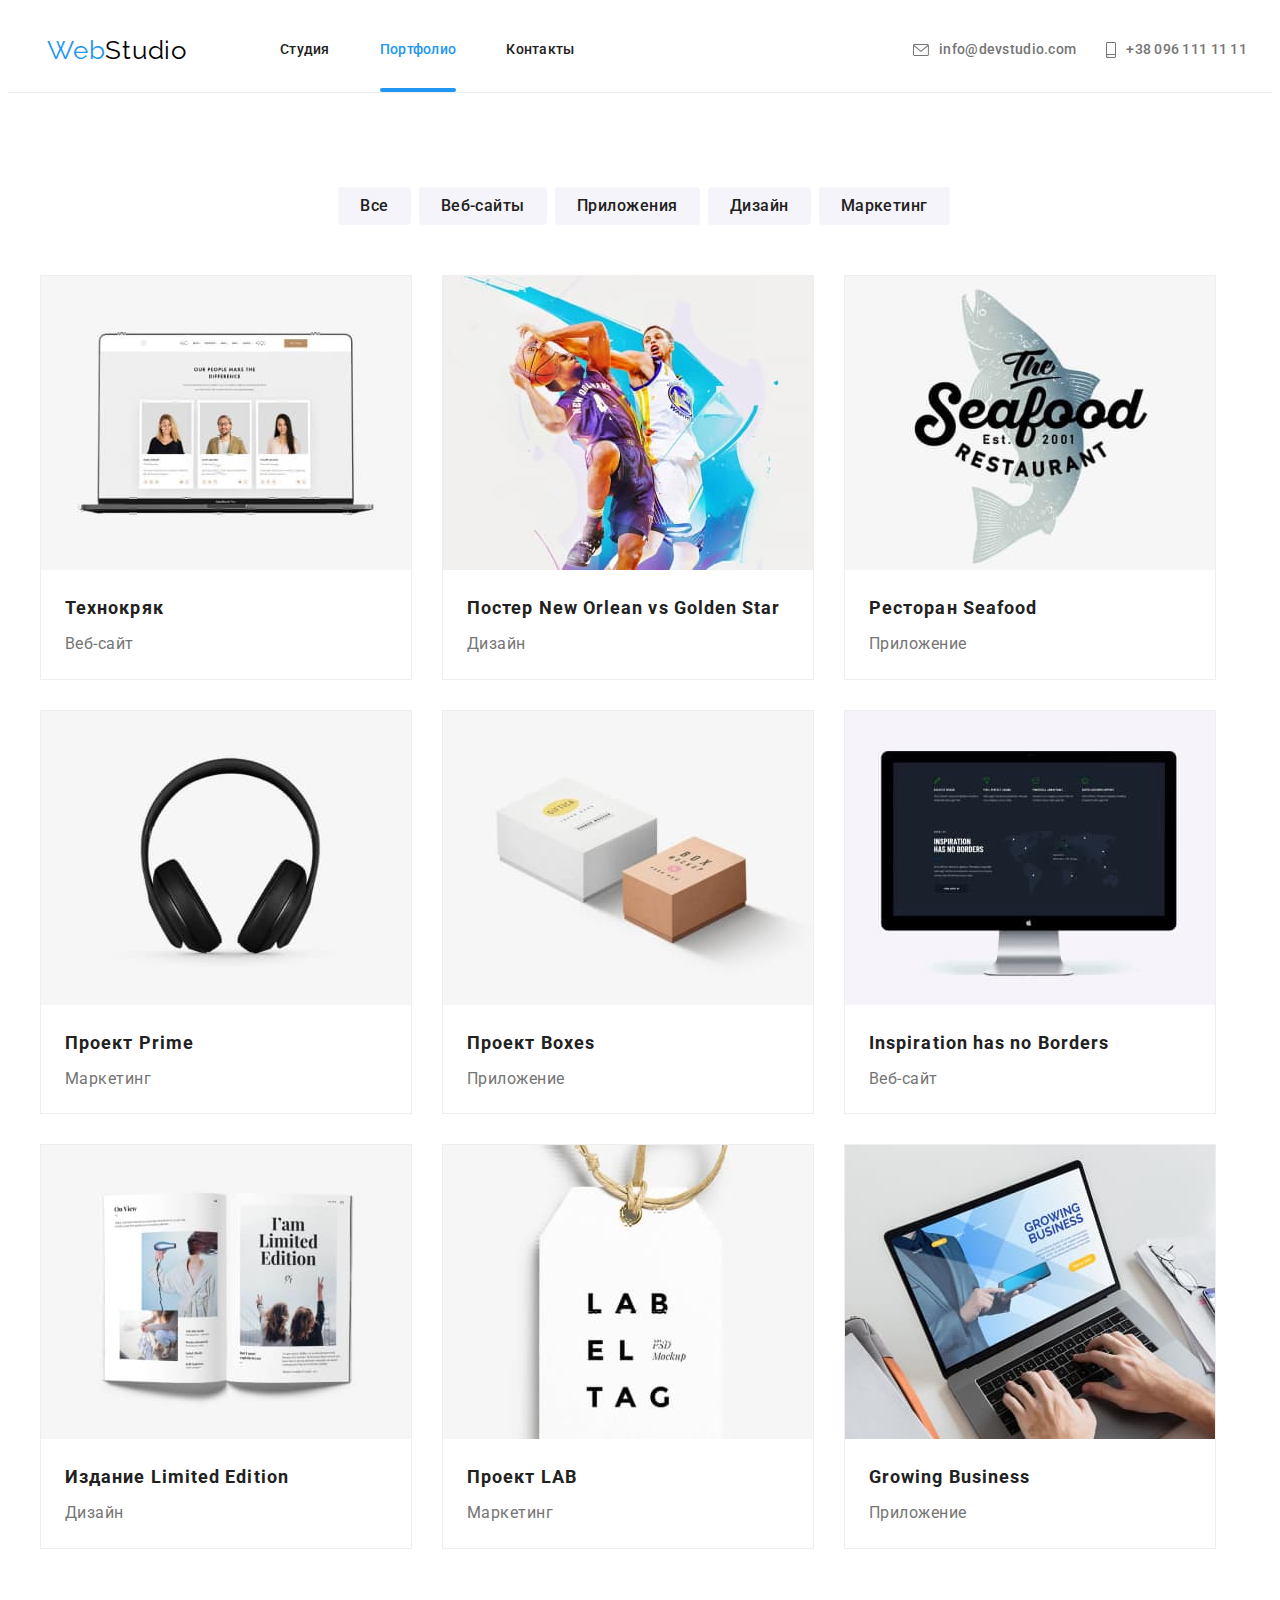
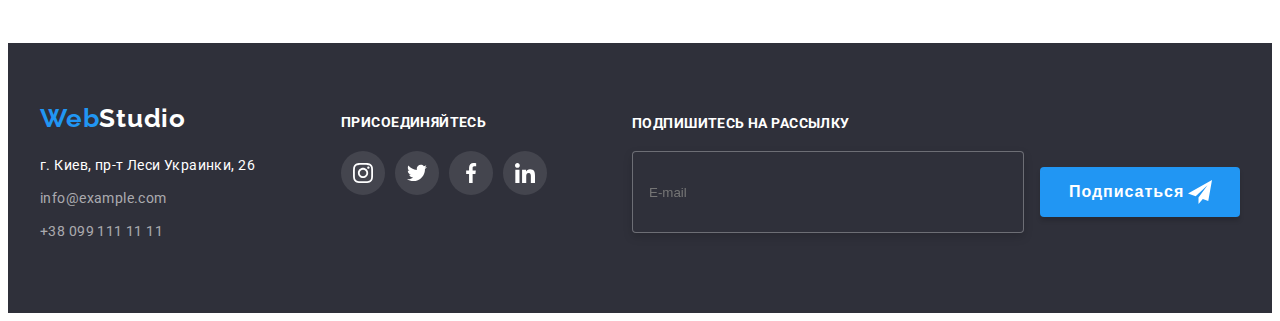
==== commit 9a2494e4: "final-3" ====
--- a/portfolio.html
+++ b/portfolio.html
@@ -29,10 +29,10 @@
             >
             <ul class="navig-list">
               <li class="navig-list__nav-li">
-                <a class="navig-list__nav-link active" href="./index.html">Студия</a>
+                <a class="navig-list__nav-link" href="./index.html">Студия</a>
               </li>
               <li class="navig-list__nav-li">
-                <a class="navig-list__nav-link" href="./portfolio.html">Портфолио</a>
+                <a class="navig-list__nav-link active" href="./portfolio.html">Портфолио</a>
               </li>
               <li class="navig-list__nav-li">
                 <a class="navig-list__nav-link" href="">Контакты</a></li>
